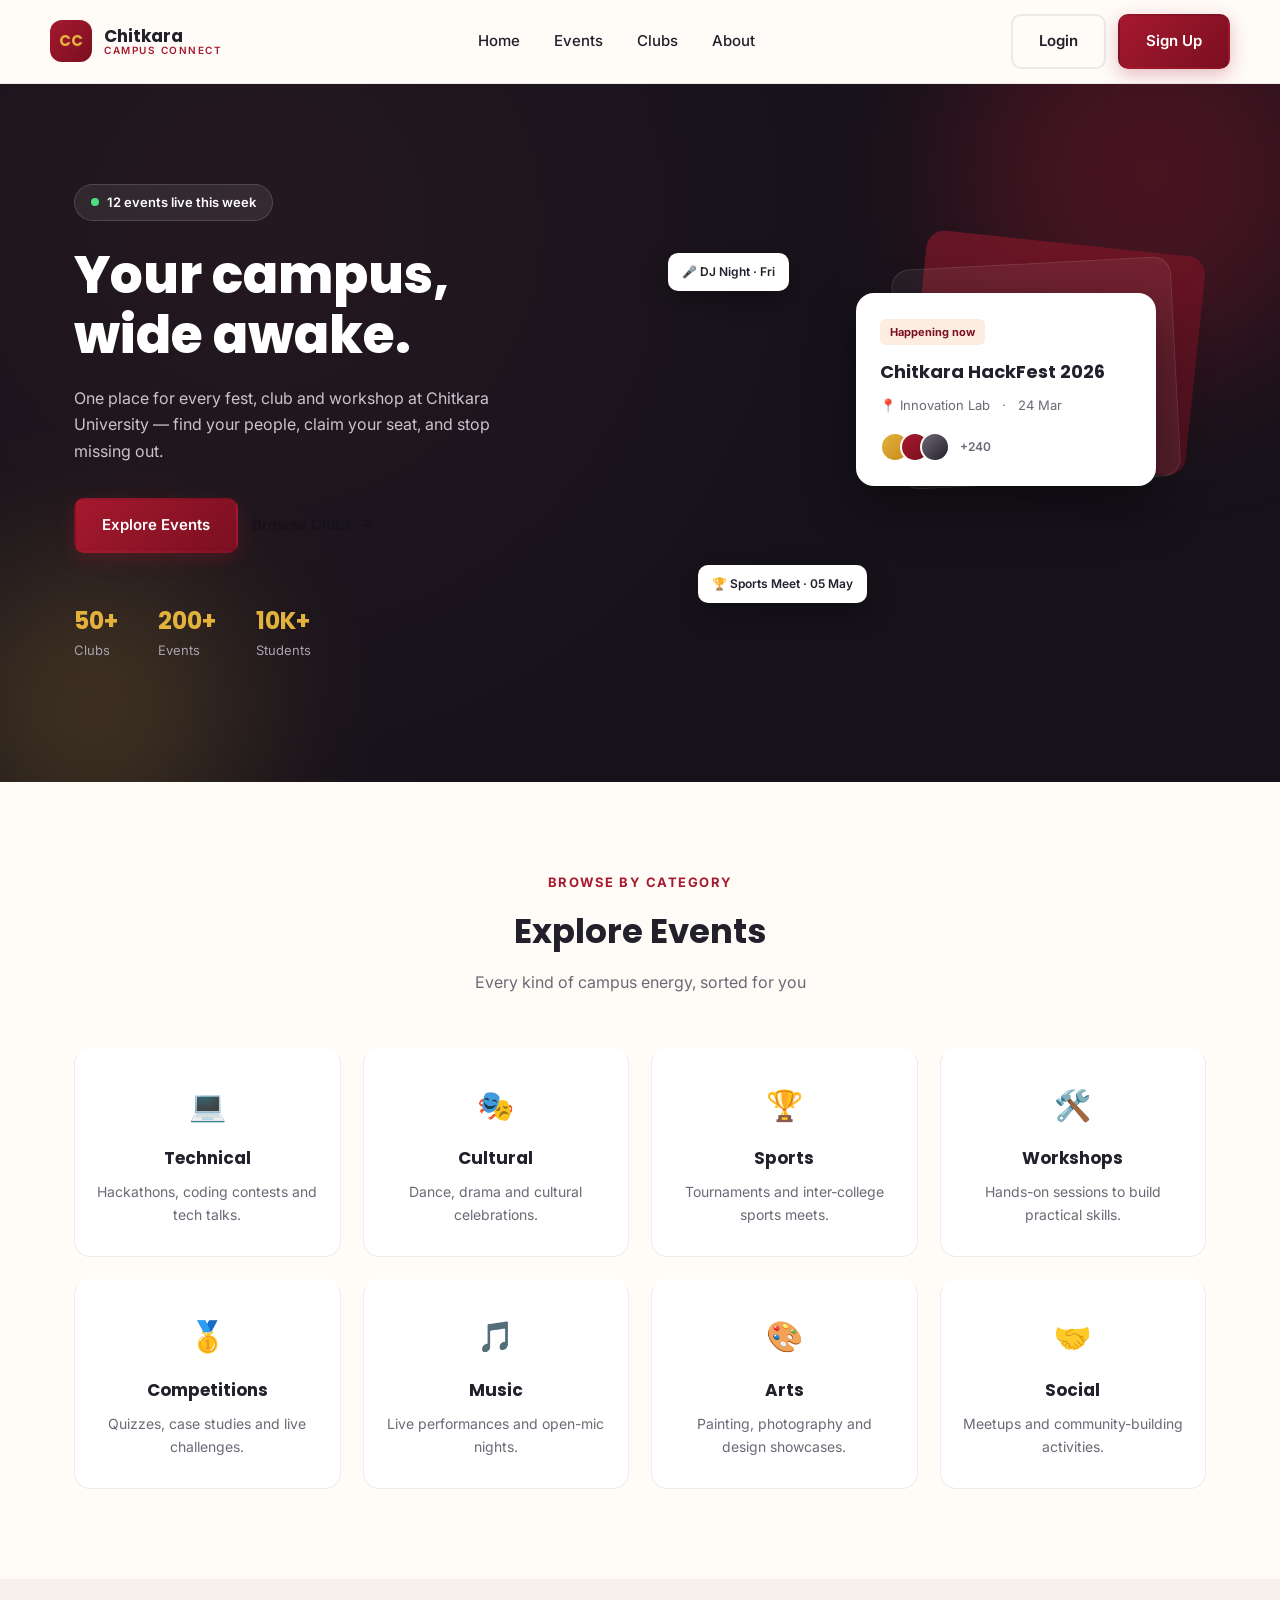
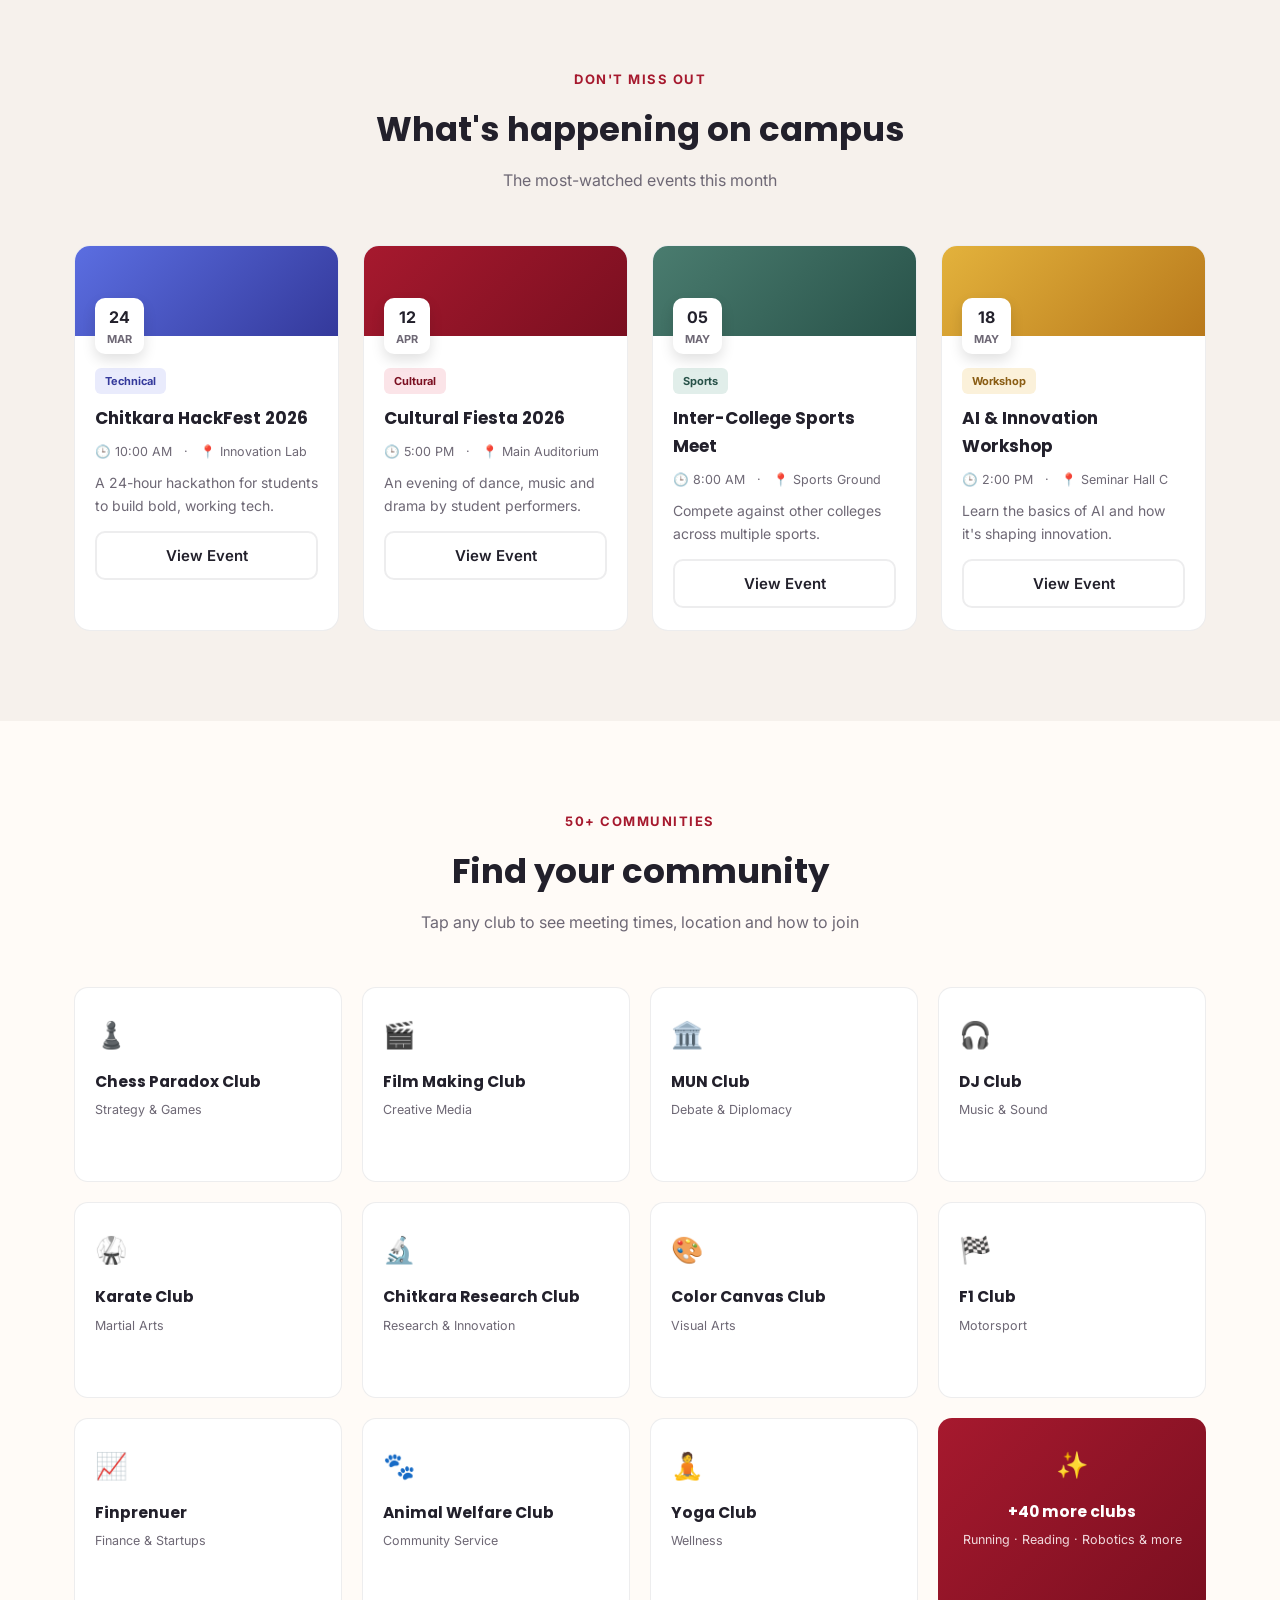
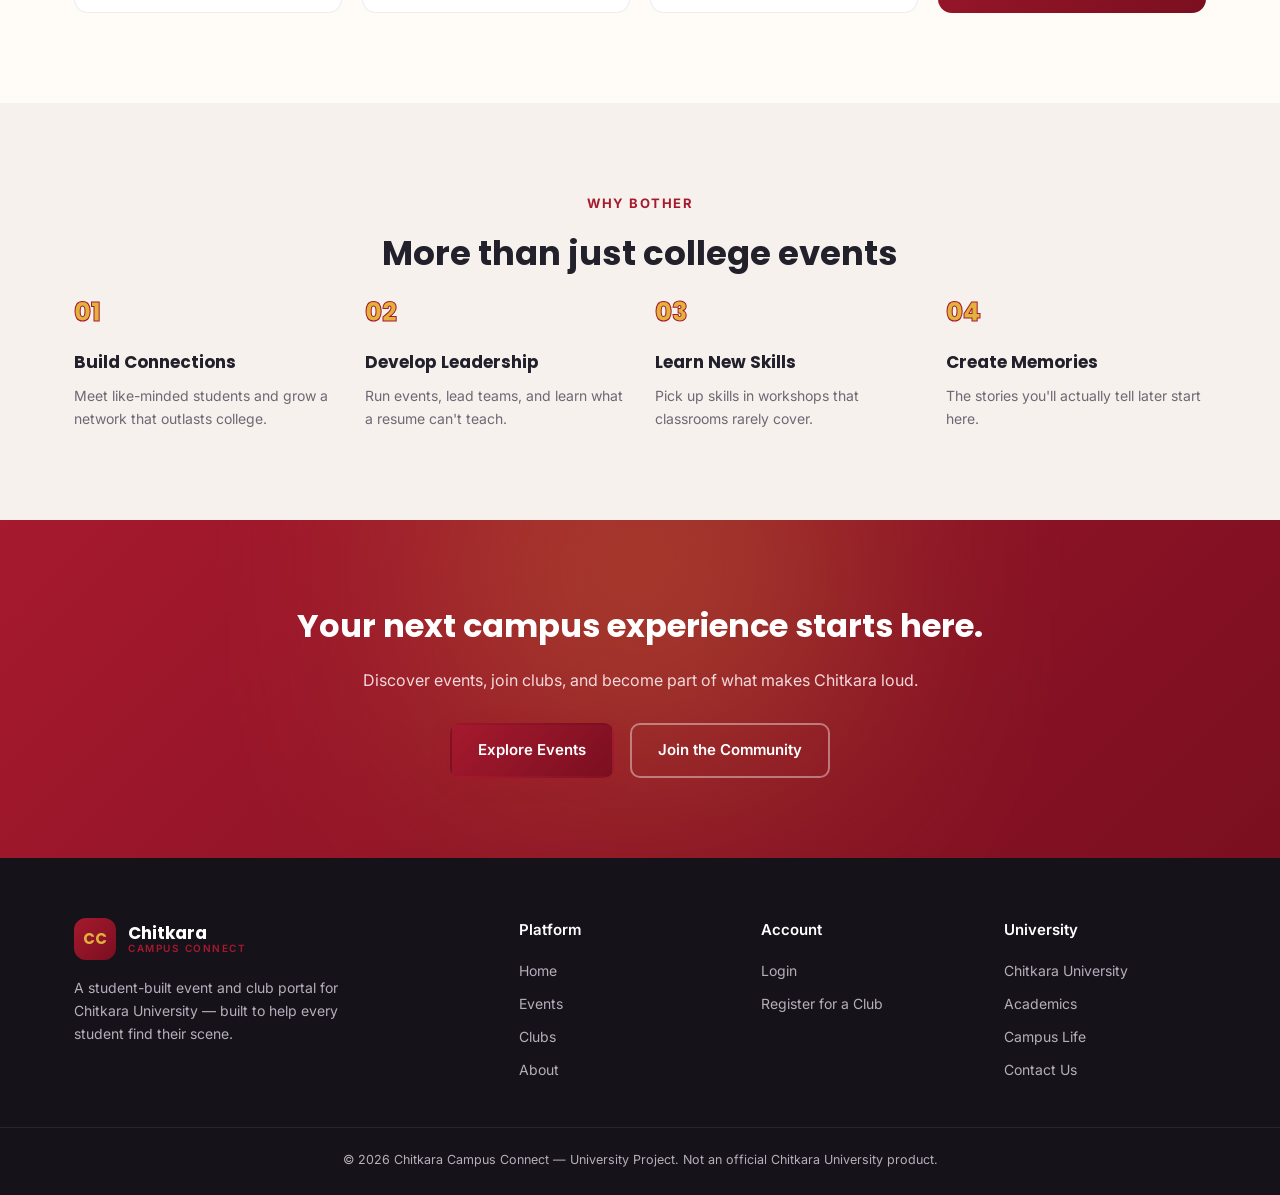
==== index.html @ a1f808e2 "Initial commit" ====
<!DOCTYPE html>
<html lang="en">
<head>
<meta charset="UTF-8">
<meta name="viewport" content="width=device-width, initial-scale=1.0">
<title>Chitkara Campus Connect</title>

<link rel="preconnect" href="https://fonts.googleapis.com">
<link href="https://fonts.googleapis.com/css2?family=Poppins:wght@600;700;800&family=Inter:wght@400;500;600;700&display=swap" rel="stylesheet">

<link rel="stylesheet" href="style.css">
</head>
<body>

  <!-- ===== NAVBAR ===== -->
  <header class="navbar">
    <div class="container navbar-inner">

      <a href="#home" class="logo">
        <span class="logo-mark">CC</span>
        <span class="logo-text-group">
          <span class="logo-title">Chitkara</span>
          <span class="logo-subtitle">CAMPUS CONNECT</span>
        </span>
      </a>

      <nav class="nav-links">
        <a href="#home">Home</a>
        <a href="#events">Events</a>
        <a href="#clubs">Clubs</a>
        <a href="#about">About</a>
      </nav>

      <div class="nav-actions">
        <a href="login.html" class="btn btn-outline">Login</a>
        <a href="register.html" class="btn btn-primary">Sign Up</a>
      </div>

    </div>
  </header>

  <main>

    <!-- ===== HERO SECTION ===== -->
    <section class="hero" id="home">
      <div class="hero-glow glow-1"></div>
      <div class="hero-glow glow-2"></div>

      <div class="container hero-inner">

        <div class="hero-content">
          <span class="hero-badge">
            <span class="pulse-dot"></span>
            12 events live this week
          </span>

          <h1>Your campus,<br>wide awake.</h1>

          <p class="hero-text">
            One place for every fest, club and workshop at Chitkara University —
            find your people, claim your seat, and stop missing out.
          </p>

          <div class="hero-buttons">
            <a href="#events" class="btn btn-primary">Explore Events</a>
            <a href="#clubs" class="btn btn-ghost">Browse Clubs &nbsp;→</a>
          </div>

          <div class="hero-stats">
            <div><strong>50+</strong><span>Clubs</span></div>
            <div><strong>200+</strong><span>Events</span></div>
            <div><strong>10K+</strong><span>Students</span></div>
          </div>
        </div>

        <div class="hero-visual">
          <div class="stack-card stack-card-back"></div>
          <div class="stack-card stack-card-mid"></div>

          <div class="stack-card stack-card-front">
            <div class="event-preview-tag">Happening now</div>
            <h3>Chitkara HackFest 2026</h3>
            <p class="preview-meta">📍 Innovation Lab &nbsp; · &nbsp; 24 Mar</p>
            <div class="preview-avatars">
              <span class="avatar a1"></span>
              <span class="avatar a2"></span>
              <span class="avatar a3"></span>
              <span class="avatar-count">+240</span>
            </div>
          </div>

          <div class="mini-badge mini-badge-1">🎤 DJ Night · Fri</div>
          <div class="mini-badge mini-badge-2">🏆 Sports Meet · 05 May</div>
        </div>

      </div>
    </section>

    <!-- ===== EXPLORE EVENTS (CATEGORIES) ===== -->
    <section class="section" id="events">
      <div class="container">
        <span class="eyebrow">Browse by category</span>
        <h2 class="section-title">Explore Events</h2>
        <p class="section-subtitle">Every kind of campus energy, sorted for you</p>

        <div class="category-grid">
          <article class="category-card cat-1">
            <span class="category-icon">💻</span>
            <h3>Technical</h3>
            <p>Hackathons, coding contests and tech talks.</p>
          </article>
          <article class="category-card cat-2">
            <span class="category-icon">🎭</span>
            <h3>Cultural</h3>
            <p>Dance, drama and cultural celebrations.</p>
          </article>
          <article class="category-card cat-3">
            <span class="category-icon">🏆</span>
            <h3>Sports</h3>
            <p>Tournaments and inter-college sports meets.</p>
          </article>
          <article class="category-card cat-4">
            <span class="category-icon">🛠️</span>
            <h3>Workshops</h3>
            <p>Hands-on sessions to build practical skills.</p>
          </article>
          <article class="category-card cat-1">
            <span class="category-icon">🥇</span>
            <h3>Competitions</h3>
            <p>Quizzes, case studies and live challenges.</p>
          </article>
          <article class="category-card cat-2">
            <span class="category-icon">🎵</span>
            <h3>Music</h3>
            <p>Live performances and open-mic nights.</p>
          </article>
          <article class="category-card cat-3">
            <span class="category-icon">🎨</span>
            <h3>Arts</h3>
            <p>Painting, photography and design showcases.</p>
          </article>
          <article class="category-card cat-4">
            <span class="category-icon">🤝</span>
            <h3>Social</h3>
            <p>Meetups and community-building activities.</p>
          </article>
        </div>
      </div>
    </section>

    <!-- ===== UPCOMING EVENTS ===== -->
    <section class="section section-alt">
      <div class="container">
        <span class="eyebrow">Don't miss out</span>
        <h2 class="section-title">What's happening on campus</h2>
        <p class="section-subtitle">The most-watched events this month</p>

        <div class="event-grid">
          <article class="event-card">
            <div class="event-banner banner-tech">
              <span class="event-date-badge"><strong>24</strong>MAR</span>
            </div>
            <div class="event-body">
              <span class="event-tag tag-tech">Technical</span>
              <h3>Chitkara HackFest 2026</h3>
              <p class="event-meta">🕒 10:00 AM &nbsp; · &nbsp; 📍 Innovation Lab</p>
              <p class="event-desc">A 24-hour hackathon for students to build bold, working tech.</p>
              <button class="btn btn-outline btn-block">View Event</button>
            </div>
          </article>

          <article class="event-card">
            <div class="event-banner banner-cultural">
              <span class="event-date-badge"><strong>12</strong>APR</span>
            </div>
            <div class="event-body">
              <span class="event-tag tag-cultural">Cultural</span>
              <h3>Cultural Fiesta 2026</h3>
              <p class="event-meta">🕒 5:00 PM &nbsp; · &nbsp; 📍 Main Auditorium</p>
              <p class="event-desc">An evening of dance, music and drama by student performers.</p>
              <button class="btn btn-outline btn-block">View Event</button>
            </div>
          </article>

          <article class="event-card">
            <div class="event-banner banner-sports">
              <span class="event-date-badge"><strong>05</strong>MAY</span>
            </div>
            <div class="event-body">
              <span class="event-tag tag-sports">Sports</span>
              <h3>Inter-College Sports Meet</h3>
              <p class="event-meta">🕒 8:00 AM &nbsp; · &nbsp; 📍 Sports Ground</p>
              <p class="event-desc">Compete against other colleges across multiple sports.</p>
              <button class="btn btn-outline btn-block">View Event</button>
            </div>
          </article>

          <article class="event-card">
            <div class="event-banner banner-workshop">
              <span class="event-date-badge"><strong>18</strong>MAY</span>
            </div>
            <div class="event-body">
              <span class="event-tag tag-workshop">Workshop</span>
              <h3>AI &amp; Innovation Workshop</h3>
              <p class="event-meta">🕒 2:00 PM &nbsp; · &nbsp; 📍 Seminar Hall C</p>
              <p class="event-desc">Learn the basics of AI and how it's shaping innovation.</p>
              <button class="btn btn-outline btn-block">View Event</button>
            </div>
          </article>
        </div>
      </div>
    </section>

    <!-- ===== STUDENT CLUBS ===== -->
    <section class="section" id="clubs">
      <div class="container">
        <span class="eyebrow">50+ communities</span>
        <h2 class="section-title">Find your community</h2>
        <p class="section-subtitle">Tap any club to see meeting times, location and how to join</p>

        <!-- ============================================================
             CSS-ONLY MODAL SYSTEM
             Each club has a hidden checkbox + a modal box right after it.
             The card below is a <label> pointing at that checkbox's id.
             Clicking the label toggles the checkbox, which reveals the
             modal via the ":checked + .modal-overlay" CSS rule.
             No JavaScript is used anywhere in this section.
        ============================================================= -->

        <input type="checkbox" id="modal-chess" class="modal-toggle">
        <div class="modal-overlay">
          <label for="modal-chess" class="modal-backdrop"></label>
          <div class="modal-box">
            <label for="modal-chess" class="modal-close">✕</label>
            <span class="club-icon">♟️</span>
            <span class="modal-tag">Strategy &amp; Games</span>
            <h3>Chess Paradox Club</h3>
            <p>Weekly puzzles, blitz nights and inter-college chess championships for players of every level.</p>
            <ul class="modal-facts">
              <li>🗓️ Meets Wednesdays, 6:00 PM</li>
              <li>📍 Library Annex</li>
              <li>👥 85+ active members</li>
            </ul>
            <a href="register.html" class="btn btn-primary btn-block">Register Interest</a>
          </div>
        </div>

        <input type="checkbox" id="modal-film" class="modal-toggle">
        <div class="modal-overlay">
          <label for="modal-film" class="modal-backdrop"></label>
          <div class="modal-box">
            <label for="modal-film" class="modal-close">✕</label>
            <span class="club-icon">🎬</span>
            <span class="modal-tag">Creative Media</span>
            <h3>Film Making Club</h3>
            <p>Write, shoot and edit short films — from campus documentaries to festival entries.</p>
            <ul class="modal-facts">
              <li>🗓️ Meets Saturdays, 3:00 PM</li>
              <li>📍 Media Lab</li>
              <li>👥 60+ active members</li>
            </ul>
            <a href="register.html" class="btn btn-primary btn-block">Register Interest</a>
          </div>
        </div>

        <input type="checkbox" id="modal-mun" class="modal-toggle">
        <div class="modal-overlay">
          <label for="modal-mun" class="modal-backdrop"></label>
          <div class="modal-box">
            <label for="modal-mun" class="modal-close">✕</label>
            <span class="club-icon">🏛️</span>
            <span class="modal-tag">Debate &amp; Diplomacy</span>
            <h3>MUN Club</h3>
            <p>Represent nations, debate global issues, and compete at Model UN conferences nationwide.</p>
            <ul class="modal-facts">
              <li>🗓️ Meets Tuesdays, 5:00 PM</li>
              <li>📍 Seminar Hall B</li>
              <li>👥 110+ active members</li>
            </ul>
            <a href="register.html" class="btn btn-primary btn-block">Register Interest</a>
          </div>
        </div>

        <input type="checkbox" id="modal-dj" class="modal-toggle">
        <div class="modal-overlay">
          <label for="modal-dj" class="modal-backdrop"></label>
          <div class="modal-box">
            <label for="modal-dj" class="modal-close">✕</label>
            <span class="club-icon">🎧</span>
            <span class="modal-tag">Music &amp; Sound</span>
            <h3>DJ Club</h3>
            <p>Learn mixing and production, and play sets at the biggest nights on campus.</p>
            <ul class="modal-facts">
              <li>🗓️ Meets Thursdays, 7:00 PM</li>
              <li>📍 Sound Studio</li>
              <li>👥 40+ active members</li>
            </ul>
            <a href="register.html" class="btn btn-primary btn-block">Register Interest</a>
          </div>
        </div>

        <input type="checkbox" id="modal-karate" class="modal-toggle">
        <div class="modal-overlay">
          <label for="modal-karate" class="modal-backdrop"></label>
          <div class="modal-box">
            <label for="modal-karate" class="modal-close">✕</label>
            <span class="club-icon">🥋</span>
            <span class="modal-tag">Martial Arts</span>
            <h3>Karate Club</h3>
            <p>Structured belt training, sparring and self-defence for beginners and black belts alike.</p>
            <ul class="modal-facts">
              <li>🗓️ Mon / Wed / Fri, 6:00 AM</li>
              <li>📍 Sports Complex</li>
              <li>👥 95+ active members</li>
            </ul>
            <a href="register.html" class="btn btn-primary btn-block">Register Interest</a>
          </div>
        </div>

        <input type="checkbox" id="modal-research" class="modal-toggle">
        <div class="modal-overlay">
          <label for="modal-research" class="modal-backdrop"></label>
          <div class="modal-box">
            <label for="modal-research" class="modal-close">✕</label>
            <span class="club-icon">🔬</span>
            <span class="modal-tag">Research &amp; Innovation</span>
            <h3>Chitkara Research Club</h3>
            <p>Work on real research papers, publish with faculty mentors, and present at conferences.</p>
            <ul class="modal-facts">
              <li>🗓️ Meets Fridays, 4:00 PM</li>
              <li>📍 Research Block</li>
              <li>👥 70+ active members</li>
            </ul>
            <a href="register.html" class="btn btn-primary btn-block">Register Interest</a>
          </div>
        </div>

        <input type="checkbox" id="modal-canvas" class="modal-toggle">
        <div class="modal-overlay">
          <label for="modal-canvas" class="modal-backdrop"></label>
          <div class="modal-box">
            <label for="modal-canvas" class="modal-close">✕</label>
            <span class="club-icon">🎨</span>
            <span class="modal-tag">Visual Arts</span>
            <h3>Color Canvas Club</h3>
            <p>Painting, illustration and live-art events — all mediums, all skill levels welcome.</p>
            <ul class="modal-facts">
              <li>🗓️ Meets Saturdays, 11:00 AM</li>
              <li>📍 Art Studio</li>
              <li>👥 55+ active members</li>
            </ul>
            <a href="register.html" class="btn btn-primary btn-block">Register Interest</a>
          </div>
        </div>

        <input type="checkbox" id="modal-f1" class="modal-toggle">
        <div class="modal-overlay">
          <label for="modal-f1" class="modal-backdrop"></label>
          <div class="modal-box">
            <label for="modal-f1" class="modal-close">✕</label>
            <span class="club-icon">🏁</span>
            <span class="modal-tag">Motorsport</span>
            <h3>F1 Club</h3>
            <p>Race strategy discussions, sim-racing tournaments and a shared love for the sport.</p>
            <ul class="modal-facts">
              <li>🗓️ Meets Sundays, 4:00 PM</li>
              <li>📍 Common Room</li>
              <li>👥 65+ active members</li>
            </ul>
            <a href="register.html" class="btn btn-primary btn-block">Register Interest</a>
          </div>
        </div>

        <input type="checkbox" id="modal-fin" class="modal-toggle">
        <div class="modal-overlay">
          <label for="modal-fin" class="modal-backdrop"></label>
          <div class="modal-box">
            <label for="modal-fin" class="modal-close">✕</label>
            <span class="club-icon">📈</span>
            <span class="modal-tag">Finance &amp; Startups</span>
            <h3>Finprenuer</h3>
            <p>Stock market simulations, startup pitches and finance case competitions.</p>
            <ul class="modal-facts">
              <li>🗓️ Meets Tuesdays, 6:00 PM</li>
              <li>📍 B-School Block</li>
              <li>👥 80+ active members</li>
            </ul>
            <a href="register.html" class="btn btn-primary btn-block">Register Interest</a>
          </div>
        </div>

        <input type="checkbox" id="modal-animal" class="modal-toggle">
        <div class="modal-overlay">
          <label for="modal-animal" class="modal-backdrop"></label>
          <div class="modal-box">
            <label for="modal-animal" class="modal-close">✕</label>
            <span class="club-icon">🐾</span>
            <span class="modal-tag">Community Service</span>
            <h3>Animal Welfare Club</h3>
            <p>Campus stray care, adoption drives and awareness campaigns.</p>
            <ul class="modal-facts">
              <li>🗓️ Meets Sundays, 9:00 AM</li>
              <li>📍 Meet at Gate 2</li>
              <li>👥 45+ active members</li>
            </ul>
            <a href="register.html" class="btn btn-primary btn-block">Register Interest</a>
          </div>
        </div>

        <input type="checkbox" id="modal-yoga" class="modal-toggle">
        <div class="modal-overlay">
          <label for="modal-yoga" class="modal-backdrop"></label>
          <div class="modal-box">
            <label for="modal-yoga" class="modal-close">✕</label>
            <span class="club-icon">🧘</span>
            <span class="modal-tag">Wellness</span>
            <h3>Yoga Club</h3>
            <p>Morning yoga, breathwork and mindfulness sessions to start your day right.</p>
            <ul class="modal-facts">
              <li>🗓️ Daily, 6:30 AM</li>
              <li>📍 Wellness Lawn</li>
              <li>👥 100+ active members</li>
            </ul>
            <a href="register.html" class="btn btn-primary btn-block">Register Interest</a>
          </div>
        </div>

        <!-- The actual visible grid of clickable club cards -->
        <div class="club-grid">
          <label for="modal-chess" class="club-card" tabindex="0">
            <span class="club-icon">♟️</span>
            <h3>Chess Paradox Club</h3>
            <p class="club-tag">Strategy &amp; Games</p>
            <span class="club-view">View details →</span>
          </label>

          <label for="modal-film" class="club-card" tabindex="0">
            <span class="club-icon">🎬</span>
            <h3>Film Making Club</h3>
            <p class="club-tag">Creative Media</p>
            <span class="club-view">View details →</span>
          </label>

          <label for="modal-mun" class="club-card" tabindex="0">
            <span class="club-icon">🏛️</span>
            <h3>MUN Club</h3>
            <p class="club-tag">Debate &amp; Diplomacy</p>
            <span class="club-view">View details →</span>
          </label>

          <label for="modal-dj" class="club-card" tabindex="0">
            <span class="club-icon">🎧</span>
            <h3>DJ Club</h3>
            <p class="club-tag">Music &amp; Sound</p>
            <span class="club-view">View details →</span>
          </label>

          <label for="modal-karate" class="club-card" tabindex="0">
            <span class="club-icon">🥋</span>
            <h3>Karate Club</h3>
            <p class="club-tag">Martial Arts</p>
            <span class="club-view">View details →</span>
          </label>

          <label for="modal-research" class="club-card" tabindex="0">
            <span class="club-icon">🔬</span>
            <h3>Chitkara Research Club</h3>
            <p class="club-tag">Research &amp; Innovation</p>
            <span class="club-view">View details →</span>
          </label>

          <label for="modal-canvas" class="club-card" tabindex="0">
            <span class="club-icon">🎨</span>
            <h3>Color Canvas Club</h3>
            <p class="club-tag">Visual Arts</p>
            <span class="club-view">View details →</span>
          </label>

          <label for="modal-f1" class="club-card" tabindex="0">
            <span class="club-icon">🏁</span>
            <h3>F1 Club</h3>
            <p class="club-tag">Motorsport</p>
            <span class="club-view">View details →</span>
          </label>

          <label for="modal-fin" class="club-card" tabindex="0">
            <span class="club-icon">📈</span>
            <h3>Finprenuer</h3>
            <p class="club-tag">Finance &amp; Startups</p>
            <span class="club-view">View details →</span>
          </label>

          <label for="modal-animal" class="club-card" tabindex="0">
            <span class="club-icon">🐾</span>
            <h3>Animal Welfare Club</h3>
            <p class="club-tag">Community Service</p>
            <span class="club-view">View details →</span>
          </label>

          <label for="modal-yoga" class="club-card" tabindex="0">
            <span class="club-icon">🧘</span>
            <h3>Yoga Club</h3>
            <p class="club-tag">Wellness</p>
            <span class="club-view">View details →</span>
          </label>

          <a href="register.html" class="club-card club-card-more">
            <span class="club-icon">✨</span>
            <h3>+40 more clubs</h3>
            <p class="club-tag">Running · Reading · Robotics &amp; more</p>
          </a>
        </div>
      </div>
    </section>

    <!-- ===== WHY PARTICIPATE ===== -->
    <section class="section section-alt" id="about">
      <div class="container">
        <span class="eyebrow">Why bother</span>
        <h2 class="section-title">More than just college events</h2>

        <div class="benefit-grid">
          <div class="benefit-item">
            <span class="benefit-number">01</span>
            <h3>Build Connections</h3>
            <p>Meet like-minded students and grow a network that outlasts college.</p>
          </div>
          <div class="benefit-item">
            <span class="benefit-number">02</span>
            <h3>Develop Leadership</h3>
            <p>Run events, lead teams, and learn what a resume can't teach.</p>
          </div>
          <div class="benefit-item">
            <span class="benefit-number">03</span>
            <h3>Learn New Skills</h3>
            <p>Pick up skills in workshops that classrooms rarely cover.</p>
          </div>
          <div class="benefit-item">
            <span class="benefit-number">04</span>
            <h3>Create Memories</h3>
            <p>The stories you'll actually tell later start here.</p>
          </div>
        </div>
      </div>
    </section>

    <!-- ===== FINAL CTA ===== -->
    <section class="cta">
      <div class="cta-glow"></div>
      <div class="container cta-inner">
        <h2>Your next campus experience starts here.</h2>
        <p>Discover events, join clubs, and become part of what makes Chitkara loud.</p>
        <div class="cta-buttons">
          <a href="#events" class="btn btn-primary">Explore Events</a>
          <a href="register.html" class="btn btn-outline btn-light">Join the Community</a>
        </div>
      </div>
    </section>

  </main>

  <!-- ===== FOOTER ===== -->
  <footer class="footer">
    <div class="container footer-grid">

      <div class="footer-col footer-brand">
        <a href="#home" class="logo">
          <span class="logo-mark">CC</span>
          <span class="logo-text-group">
            <span class="logo-title" style="color:#fff;">Chitkara</span>
            <span class="logo-subtitle">CAMPUS CONNECT</span>
          </span>
        </a>
        <p>A student-built event and club portal for Chitkara University — built to help every student find their scene.</p>
      </div>

      <div class="footer-col">
        <h4>Platform</h4>
        <ul>
          <li><a href="#home">Home</a></li>
          <li><a href="#events">Events</a></li>
          <li><a href="#clubs">Clubs</a></li>
          <li><a href="#about">About</a></li>
        </ul>
      </div>

      <div class="footer-col">
        <h4>Account</h4>
        <ul>
          <li><a href="login.html">Login</a></li>
          <li><a href="register.html">Register for a Club</a></li>
        </ul>
      </div>

      <div class="footer-col">
        <h4>University</h4>
        <ul>
          <li><a href="#">Chitkara University</a></li>
          <li><a href="#">Academics</a></li>
          <li><a href="#">Campus Life</a></li>
          <li><a href="#">Contact Us</a></li>
        </ul>
      </div>

    </div>

    <p class="footer-bottom">© 2026 Chitkara Campus Connect — University Project. Not an official Chitkara University product.</p>
  </footer>

</body>
</html>
---- style.css ----
/* =========================================
   1. RESET & VARIABLES
   ========================================= */

* {
  margin: 0;
  padding: 0;
  box-sizing: border-box;
}

:root {
  --maroon: #A6192E;
  --maroon-dark: #7A0F20;
  --charcoal: #16121A;
  --charcoal-soft: #221C27;
  --cream: #FFFBF7;
  --offwhite: #F6F1EC;
  --gold: #E3B23C;
  --text-dark: #22202B;
  --text-muted: #6E6875;
  --border-soft: rgba(34, 32, 43, 0.08);
}

body {
  font-family: 'Inter', sans-serif;
  color: var(--text-dark);
  background-color: var(--cream);
  line-height: 1.65;
  overflow-x: hidden;
}

h1, h2, h3 {
  font-family: 'Poppins', sans-serif;
}

.container {
  max-width: 1180px;
  margin: 0 auto;
  padding: 0 24px;
}

a { text-decoration: none; color: inherit; }
ul { list-style: none; }

/* =========================================
   2. BUTTONS
   ========================================= */

.btn {
  padding: 13px 26px;
  border-radius: 10px;
  border: 2px solid transparent;
  font-family: 'Inter', sans-serif;
  font-size: 15px;
  font-weight: 600;
  cursor: pointer;
  transition: transform 0.2s ease, box-shadow 0.2s ease, background-color 0.2s ease;
}

.btn:hover { transform: translateY(-2px); }

.btn-primary {
  background: linear-gradient(135deg, var(--maroon), var(--maroon-dark));
  color: #fff;
  box-shadow: 0 6px 18px rgba(166, 25, 46, 0.28);
}
.btn-primary:hover { box-shadow: 0 10px 24px rgba(166, 25, 46, 0.4); }

.btn-outline {
  background-color: transparent;
  border-color: var(--border-soft);
  color: var(--text-dark);
}
.btn-outline:hover {
  border-color: var(--maroon);
  color: var(--maroon);
}

.btn-outline.btn-light {
  border-color: rgba(255,255,255,0.4);
  color: #fff;
}
.btn-outline.btn-light:hover {
  background-color: #fff;
  color: var(--maroon-dark);
  border-color: #fff;
}

.btn-ghost {
  background: transparent;
  border: none;
  color: var(--charcoal);
  padding: 13px 6px;
}
.btn-ghost:hover { color: var(--maroon); transform: translateX(4px); }

.btn-block { width: 100%; margin-top: 8px; }

/* =========================================
   3. NAVBAR
   ========================================= */

.navbar {
  background-color: rgba(255, 251, 247, 0.9);
  backdrop-filter: blur(10px);
  border-bottom: 1px solid var(--border-soft);
  position: sticky;
  top: 0;
  z-index: 100;
}

.navbar-inner {
  display: flex;
  align-items: center;
  justify-content: space-between;
  padding: 14px 0;
}

.logo { display: flex; align-items: center; gap: 12px; }

.logo-mark {
  background: linear-gradient(135deg, var(--maroon), var(--maroon-dark));
  color: var(--gold);
  font-family: 'Poppins', sans-serif;
  font-weight: 700;
  font-size: 15px;
  width: 42px;
  height: 42px;
  border-radius: 12px;
  display: flex;
  align-items: center;
  justify-content: center;
}

.logo-text-group { display: flex; flex-direction: column; line-height: 1.1; }
.logo-title { font-family: 'Poppins', sans-serif; font-weight: 700; font-size: 17px; color: var(--text-dark); }
.logo-subtitle { font-size: 10px; letter-spacing: 1.5px; color: var(--maroon); font-weight: 600; }

.nav-links { display: flex; gap: 34px; }
.nav-links a { font-weight: 500; font-size: 15px; color: var(--text-dark); position: relative; }
.nav-links a::after {
  content: "";
  position: absolute;
  left: 0; bottom: -6px;
  width: 0; height: 2px;
  background-color: var(--maroon);
  transition: width 0.2s ease;
}
.nav-links a:hover::after { width: 100%; }

.nav-actions { display: flex; gap: 12px; }

/* =========================================
   4. HERO SECTION
   ========================================= */

.hero {
  position: relative;
  background: radial-gradient(circle at 20% 20%, #241820 0%, var(--charcoal) 55%);
  color: #fff;
  padding: 100px 0 120px;
  overflow: hidden;
}

.hero-glow {
  position: absolute;
  border-radius: 50%;
  filter: blur(80px);
  opacity: 0.35;
  z-index: 0;
}
.glow-1 { width: 380px; height: 380px; background: var(--maroon); top: -100px; right: -60px; }
.glow-2 { width: 300px; height: 300px; background: var(--gold); bottom: -80px; left: -60px; opacity: 0.2; }

.hero-inner {
  position: relative;
  z-index: 1;
  display: flex;
  align-items: center;
  justify-content: space-between;
  gap: 56px;
}

.hero-content { flex: 1; }

.hero-badge {
  display: inline-flex;
  align-items: center;
  gap: 8px;
  background-color: rgba(255,255,255,0.08);
  border: 1px solid rgba(255,255,255,0.14);
  padding: 7px 16px;
  border-radius: 999px;
  font-size: 13px;
  font-weight: 600;
  margin-bottom: 24px;
}

.pulse-dot {
  width: 8px; height: 8px;
  background-color: #4ADE80;
  border-radius: 50%;
  box-shadow: 0 0 0 0 rgba(74, 222, 128, 0.6);
  animation: pulse 1.8s infinite;
}
@keyframes pulse {
  0% { box-shadow: 0 0 0 0 rgba(74, 222, 128, 0.6); }
  70% { box-shadow: 0 0 0 8px rgba(74, 222, 128, 0); }
  100% { box-shadow: 0 0 0 0 rgba(74, 222, 128, 0); }
}

.hero-content h1 {
  font-size: 52px;
  font-weight: 800;
  line-height: 1.15;
  margin-bottom: 20px;
}

.hero-text {
  color: #C9C4CC;
  max-width: 460px;
  font-size: 16px;
  margin-bottom: 34px;
}

.hero-buttons { display: flex; align-items: center; gap: 8px; margin-bottom: 48px; }

.hero-stats { display: flex; gap: 40px; }
.hero-stats div { display: flex; flex-direction: column; }
.hero-stats strong { font-family: 'Poppins', sans-serif; font-size: 24px; color: var(--gold); }
.hero-stats span { font-size: 13px; color: #A9A3B0; }

/* Hero visual: stacked card composition */
.hero-visual {
  flex: 1;
  position: relative;
  min-height: 380px;
}

.stack-card {
  position: absolute;
  border-radius: 18px;
}

.stack-card-back {
  width: 280px; height: 220px;
  background: linear-gradient(135deg, var(--maroon), var(--maroon-dark));
  top: 10px; right: 10px;
  opacity: 0.5;
  transform: rotate(6deg);
}
.stack-card-mid {
  width: 280px; height: 220px;
  background-color: rgba(255,255,255,0.06);
  border: 1px solid rgba(255,255,255,0.1);
  top: 30px; right: 30px;
  transform: rotate(-3deg);
}

.stack-card-front {
  width: 300px;
  background-color: #fff;
  color: var(--text-dark);
  padding: 24px;
  top: 60px;
  right: 50px;
  box-shadow: 0 20px 50px rgba(0,0,0,0.4);
}

.event-preview-tag {
  display: inline-block;
  background-color: #FDEDE0;
  color: var(--maroon-dark);
  font-size: 11px;
  font-weight: 700;
  padding: 4px 10px;
  border-radius: 6px;
  margin-bottom: 12px;
}

.stack-card-front h3 { font-size: 18px; margin-bottom: 8px; }
.preview-meta { font-size: 13px; color: var(--text-muted); margin-bottom: 16px; }

.preview-avatars { display: flex; align-items: center; }
.avatar {
  width: 30px; height: 30px;
  border-radius: 50%;
  border: 2px solid #fff;
  margin-left: -10px;
}
.avatar:first-child { margin-left: 0; }
.a1 { background: linear-gradient(135deg, var(--gold), #C98A1C); }
.a2 { background: linear-gradient(135deg, var(--maroon), var(--maroon-dark)); }
.a3 { background: linear-gradient(135deg, #6E6875, #22202B); }
.avatar-count {
  margin-left: 10px;
  font-size: 12px;
  font-weight: 600;
  color: var(--text-muted);
}

.mini-badge {
  position: absolute;
  background-color: #fff;
  color: var(--text-dark);
  font-size: 12px;
  font-weight: 600;
  padding: 9px 14px;
  border-radius: 10px;
  box-shadow: 0 10px 24px rgba(0,0,0,0.3);
}
.mini-badge-1 { top: 20px; left: 0; }
.mini-badge-2 { bottom: 10px; left: 30px; }

/* =========================================
   5. GENERAL SECTION STYLES
   ========================================= */

.section { padding: 90px 0; }
.section-alt { background-color: var(--offwhite); }

.eyebrow {
  display: block;
  text-align: center;
  color: var(--maroon);
  font-weight: 700;
  font-size: 13px;
  letter-spacing: 1.5px;
  text-transform: uppercase;
  margin-bottom: 10px;
}

.section-title {
  font-size: 34px;
  font-weight: 700;
  text-align: center;
  color: var(--text-dark);
  margin-bottom: 10px;
}

.section-subtitle {
  text-align: center;
  color: var(--text-muted);
  margin-bottom: 52px;
  font-size: 16px;
}

/* =========================================
   6. EXPLORE EVENTS (CATEGORY CARDS)
   ========================================= */

.category-grid {
  display: grid;
  grid-template-columns: repeat(4, 1fr);
  gap: 22px;
}

.category-card {
  background-color: #fff;
  border-radius: 16px;
  padding: 30px 22px;
  text-align: center;
  border: 1px solid var(--border-soft);
  border-top: 3px solid transparent;
  transition: transform 0.25s ease, box-shadow 0.25s ease, border-color 0.25s ease;
}

.category-card:hover {
  transform: translateY(-8px);
  box-shadow: 0 16px 32px rgba(34, 32, 43, 0.1);
}

.cat-1:hover { border-top-color: var(--maroon); }
.cat-2:hover { border-top-color: var(--gold); }
.cat-3:hover { border-top-color: #4A7C6F; }
.cat-4:hover { border-top-color: #5B6EE1; }

.category-icon { font-size: 30px; display: inline-block; margin-bottom: 14px; }
.category-card h3 { font-size: 17px; margin-bottom: 8px; }
.category-card p { color: var(--text-muted); font-size: 14px; }

/* =========================================
   7. UPCOMING EVENTS
   ========================================= */

.event-grid {
  display: grid;
  grid-template-columns: repeat(4, 1fr);
  gap: 24px;
}

.event-card {
  background-color: #fff;
  border-radius: 16px;
  overflow: hidden;
  border: 1px solid var(--border-soft);
  transition: transform 0.25s ease, box-shadow 0.25s ease;
}
.event-card:hover {
  transform: translateY(-6px);
  box-shadow: 0 18px 36px rgba(34, 32, 43, 0.12);
}

.event-banner {
  height: 90px;
  position: relative;
}
.banner-tech { background: linear-gradient(135deg, #5B6EE1, #34399B); }
.banner-cultural { background: linear-gradient(135deg, var(--maroon), var(--maroon-dark)); }
.banner-sports { background: linear-gradient(135deg, #4A7C6F, #285249); }
.banner-workshop { background: linear-gradient(135deg, var(--gold), #B8791C); }

.event-date-badge {
  position: absolute;
  bottom: -18px; left: 20px;
  background-color: #fff;
  border-radius: 10px;
  padding: 6px 12px;
  text-align: center;
  font-size: 11px;
  font-weight: 700;
  color: var(--text-muted);
  box-shadow: 0 6px 14px rgba(0,0,0,0.12);
}
.event-date-badge strong {
  display: block;
  font-size: 16px;
  color: var(--text-dark);
}

.event-body { padding: 30px 20px 22px; }

.event-tag {
  display: inline-block;
  font-size: 11px;
  font-weight: 700;
  padding: 4px 10px;
  border-radius: 6px;
  margin-bottom: 10px;
}
.tag-tech { background-color: #E9EBFC; color: #34399B; }
.tag-cultural { background-color: #FBE4E8; color: var(--maroon-dark); }
.tag-sports { background-color: #E1EEEA; color: #285249; }
.tag-workshop { background-color: #FBF1DA; color: #8A5D14; }

.event-body h3 { font-size: 17px; margin-bottom: 10px; }
.event-meta { font-size: 12.5px; color: var(--text-muted); margin-bottom: 8px; }
.event-desc { font-size: 14px; color: var(--text-muted); margin-bottom: 6px; }

/* =========================================
   8. STUDENT CLUBS
   ========================================= */

.club-grid {
  display: grid;
  grid-template-columns: repeat(4, 1fr);
  gap: 20px;
}

.club-card {
  background-color: #fff;
  border-radius: 14px;
  padding: 26px 20px;
  border: 1px solid var(--border-soft);
  transition: transform 0.2s ease, box-shadow 0.2s ease, border-color 0.2s ease;
}
.club-card:hover {
  transform: translateY(-5px);
  border-color: var(--maroon);
  box-shadow: 0 14px 28px rgba(34, 32, 43, 0.1);
}

.club-icon { font-size: 26px; display: inline-block; margin-bottom: 12px; }
.club-card h3 { font-size: 15.5px; margin-bottom: 6px; }
.club-tag { font-size: 12.5px; color: var(--text-muted); }

/* Club cards are <label> elements pointing at a hidden checkbox,
   so they need cursor + display rules that <article> doesn't. */
.club-card {
  display: block;
  cursor: pointer;
  text-align: left;
}

.club-view {
  display: inline-block;
  margin-top: 12px;
  font-size: 13px;
  font-weight: 600;
  color: var(--maroon);
  opacity: 0;
  transform: translateX(-4px);
  transition: opacity 0.2s ease, transform 0.2s ease;
}
.club-card:hover .club-view,
.club-card:focus .club-view {
  opacity: 1;
  transform: translateX(0);
}

.club-card:focus {
  outline: none;
  border-color: var(--maroon);
  box-shadow: 0 0 0 3px rgba(166, 25, 46, 0.15);
}

.club-card-more {
  background: linear-gradient(135deg, var(--maroon), var(--maroon-dark));
  color: #fff;
  border: none;
  text-align: center;
}
.club-card-more .club-tag { color: #F1D9DD; }
.club-card-more:hover { transform: translateY(-5px) scale(1.02); }

/* =========================================
   MODAL SYSTEM (pure CSS, checkbox-hack)
   ========================================= */

.modal-toggle {
  position: absolute;
  opacity: 0;
  width: 0;
  height: 0;
  pointer-events: none;
}

.modal-overlay {
  display: none;
  position: fixed;
  inset: 0;
  z-index: 999;
  align-items: center;
  justify-content: center;
  padding: 20px;
}

.modal-toggle:checked + .modal-overlay {
  display: flex;
}

.modal-backdrop {
  position: absolute;
  inset: 0;
  background-color: rgba(22, 18, 26, 0.65);
  cursor: pointer;
}

.modal-box {
  position: relative;
  background-color: #fff;
  border-radius: 18px;
  padding: 36px 32px;
  max-width: 420px;
  width: 100%;
  text-align: left;
  box-shadow: 0 30px 60px rgba(0, 0, 0, 0.35);
  animation: modal-pop 0.18s ease;
}

@keyframes modal-pop {
  from { transform: scale(0.95); opacity: 0; }
  to { transform: scale(1); opacity: 1; }
}

.modal-close {
  position: absolute;
  top: 16px;
  right: 18px;
  width: 32px;
  height: 32px;
  border-radius: 50%;
  background-color: var(--offwhite);
  color: var(--text-dark);
  display: flex;
  align-items: center;
  justify-content: center;
  cursor: pointer;
  font-size: 14px;
  transition: background-color 0.2s ease;
}
.modal-close:hover { background-color: var(--border-soft); }

.modal-box .club-icon { font-size: 32px; margin-bottom: 14px; }

.modal-tag {
  display: inline-block;
  background-color: #FBE4E8;
  color: var(--maroon-dark);
  font-size: 11.5px;
  font-weight: 700;
  padding: 4px 10px;
  border-radius: 6px;
  margin-bottom: 12px;
}

.modal-box h3 { font-size: 21px; margin-bottom: 10px; }
.modal-box p { color: var(--text-muted); font-size: 14.5px; margin-bottom: 18px; }

.modal-facts {
  margin-bottom: 24px;
  padding: 16px;
  background-color: var(--offwhite);
  border-radius: 12px;
}
.modal-facts li {
  font-size: 13.5px;
  color: var(--text-dark);
  margin-bottom: 8px;
}
.modal-facts li:last-child { margin-bottom: 0; }

/* =========================================
   9. WHY PARTICIPATE (BENEFITS)
   ========================================= */

.benefit-grid {
  display: grid;
  grid-template-columns: repeat(4, 1fr);
  gap: 30px;
}

.benefit-number {
  display: inline-block;
  font-family: 'Poppins', sans-serif;
  font-size: 26px;
  font-weight: 800;
  color: var(--gold);
  -webkit-text-stroke: 1px var(--maroon);
  margin-bottom: 14px;
}

.benefit-item h3 { font-size: 17px; margin-bottom: 8px; }
.benefit-item p { color: var(--text-muted); font-size: 14px; }

/* =========================================
   10. FINAL CTA
   ========================================= */

.cta {
  position: relative;
  background: linear-gradient(135deg, var(--maroon), var(--maroon-dark));
  color: #fff;
  padding: 80px 0;
  text-align: center;
  overflow: hidden;
}

.cta-glow {
  position: absolute;
  width: 400px; height: 400px;
  background-color: var(--gold);
  filter: blur(120px);
  opacity: 0.25;
  top: -150px; left: 50%;
  transform: translateX(-50%);
}

.cta-inner { position: relative; z-index: 1; }
.cta h2 { font-size: 32px; margin-bottom: 14px; font-weight: 700; }
.cta p { color: #F3D9DE; margin-bottom: 30px; font-size: 16px; }
.cta-buttons { display: flex; justify-content: center; gap: 16px; }

/* =========================================
   11. FOOTER
   ========================================= */

.footer {
  background-color: var(--charcoal);
  color: #B5AFBB;
  padding: 60px 0 24px;
}

.footer-grid {
  display: grid;
  grid-template-columns: 2fr 1fr 1fr 1fr;
  gap: 40px;
  margin-bottom: 36px;
}

.footer-brand p { margin-top: 16px; font-size: 14px; max-width: 280px; }

.footer-col h4 { color: #fff; margin-bottom: 16px; font-size: 15px; font-weight: 600; }
.footer-col ul li { margin-bottom: 10px; font-size: 14px; }
.footer-col ul li a:hover { color: var(--gold); }

.footer-bottom {
  text-align: center;
  font-size: 12.5px;
  border-top: 1px solid rgba(255,255,255,0.08);
  padding-top: 22px;
}

/* =========================================
   12. RESPONSIVE DESIGN
   ========================================= */

@media (max-width: 992px) {
  .category-grid, .event-grid, .club-grid, .benefit-grid {
    grid-template-columns: repeat(2, 1fr);
  }
  .footer-grid { grid-template-columns: repeat(2, 1fr); }
  .hero-content h1 { font-size: 42px; }
}

@media (max-width: 640px) {
  .navbar-inner { gap: 12px; }
  .nav-links { display: none; }

  .hero { padding: 70px 0 90px; }
  .hero-inner { flex-direction: column; text-align: left; }
  .hero-content h1 { font-size: 34px; }
  .hero-buttons { flex-direction: column; align-items: flex-start; }
  .hero-stats { gap: 26px; }

  .hero-visual { width: 100%; min-height: 300px; margin-top: 40px; }
  .stack-card-front { width: 85%; right: 0; left: 0; margin: 0 auto; top: 40px; }
  .stack-card-back, .stack-card-mid { display: none; }
  .mini-badge-1 { top: -10px; left: 0; }
  .mini-badge-2 { bottom: -20px; left: 10%; }

  .category-grid, .event-grid, .club-grid, .benefit-grid {
    grid-template-columns: 1fr;
  }

  .cta h2 { font-size: 26px; }
  .cta-buttons { flex-direction: column; }

  .footer-grid { grid-template-columns: 1fr; }

  .modal-box { padding: 28px 22px; }
  .auth-card { padding: 32px 22px; }
  .form-grid-2 { grid-template-columns: 1fr; }
}

/* =========================================
   13. LOGIN / REGISTER PAGES
   ========================================= */

.auth-page {
  min-height: calc(100vh - 73px);
  display: flex;
  align-items: center;
  justify-content: center;
  background-color: var(--offwhite);
  padding: 60px 20px;
}

.auth-card {
  background-color: #fff;
  border-radius: 20px;
  padding: 44px 40px;
  max-width: 440px;
  width: 100%;
  box-shadow: 0 20px 50px rgba(34, 32, 43, 0.08);
  border: 1px solid var(--border-soft);
}

.auth-card-wide { max-width: 600px; }

.auth-title {
  font-size: 26px;
  font-weight: 700;
  margin-bottom: 8px;
}

.auth-subtitle {
  color: var(--text-muted);
  font-size: 14.5px;
  margin-bottom: 30px;
}

.auth-form { display: flex; flex-direction: column; gap: 6px; }

.field-label {
  font-size: 13.5px;
  font-weight: 600;
  color: var(--text-dark);
  margin-top: 14px;
  margin-bottom: 6px;
  display: block;
}

.auth-form input[type="text"],
.auth-form input[type="email"],
.auth-form input[type="password"],
.auth-form input[type="tel"],
.auth-form select,
.auth-form textarea {
  width: 100%;
  padding: 13px 16px;
  border-radius: 10px;
  border: 1.5px solid var(--border-soft);
  font-family: 'Inter', sans-serif;
  font-size: 14.5px;
  color: var(--text-dark);
  background-color: #fff;
  transition: border-color 0.2s ease, box-shadow 0.2s ease;
}

.auth-form textarea { resize: vertical; }

.auth-form input:focus,
.auth-form select:focus,
.auth-form textarea:focus {
  outline: none;
  border-color: var(--maroon);
  box-shadow: 0 0 0 3px rgba(166, 25, 46, 0.12);
}

/* Highlight genuinely invalid fields only after the user has typed
   something (so empty required fields don't turn red on page load) */
.auth-form input:not(:placeholder-shown):invalid,
.auth-form select:invalid {
  border-color: #D64545;
}

.form-row-between {
  display: flex;
  align-items: center;
  justify-content: space-between;
  margin: 18px 0 24px;
}

.inline-link {
  font-size: 13.5px;
  font-weight: 600;
  color: var(--maroon);
}
.inline-link:hover { text-decoration: underline; }

.auth-switch {
  text-align: center;
  font-size: 14px;
  color: var(--text-muted);
  margin-top: 24px;
}
.auth-switch a { color: var(--maroon); font-weight: 600; }
.auth-switch a:hover { text-decoration: underline; }

.form-grid-2 {
  display: grid;
  grid-template-columns: 1fr 1fr;
  gap: 16px;
}

/* Working custom checkbox (native input, styled with CSS only) */
.checkbox-field {
  display: flex;
  align-items: center;
  gap: 10px;
  font-size: 13.5px;
  color: var(--text-muted);
  cursor: pointer;
}

.checkbox-field input {
  position: absolute;
  opacity: 0;
  width: 0;
  height: 0;
}

.checkbox-box {
  flex-shrink: 0;
  width: 20px;
  height: 20px;
  border-radius: 6px;
  border: 1.5px solid var(--border-soft);
  display: inline-flex;
  align-items: center;
  justify-content: center;
  transition: background-color 0.2s ease, border-color 0.2s ease;
}

.checkbox-field input:checked ~ .checkbox-box {
  background-color: var(--maroon);
  border-color: var(--maroon);
}

.checkbox-field input:checked ~ .checkbox-box::after {
  content: "✓";
  color: #fff;
  font-size: 12px;
  font-weight: 700;
}

.checkbox-field input:focus ~ .checkbox-box {
  box-shadow: 0 0 0 3px rgba(166, 25, 46, 0.15);
}

.checkbox-field-terms {
  align-items: flex-start;
  margin: 20px 0 24px;
  line-height: 1.4;
}
.checkbox-field-terms .checkbox-box { margin-top: 2px; }

@media (max-width: 640px) {
  .form-grid-2 { grid-template-columns: 1fr; }
}
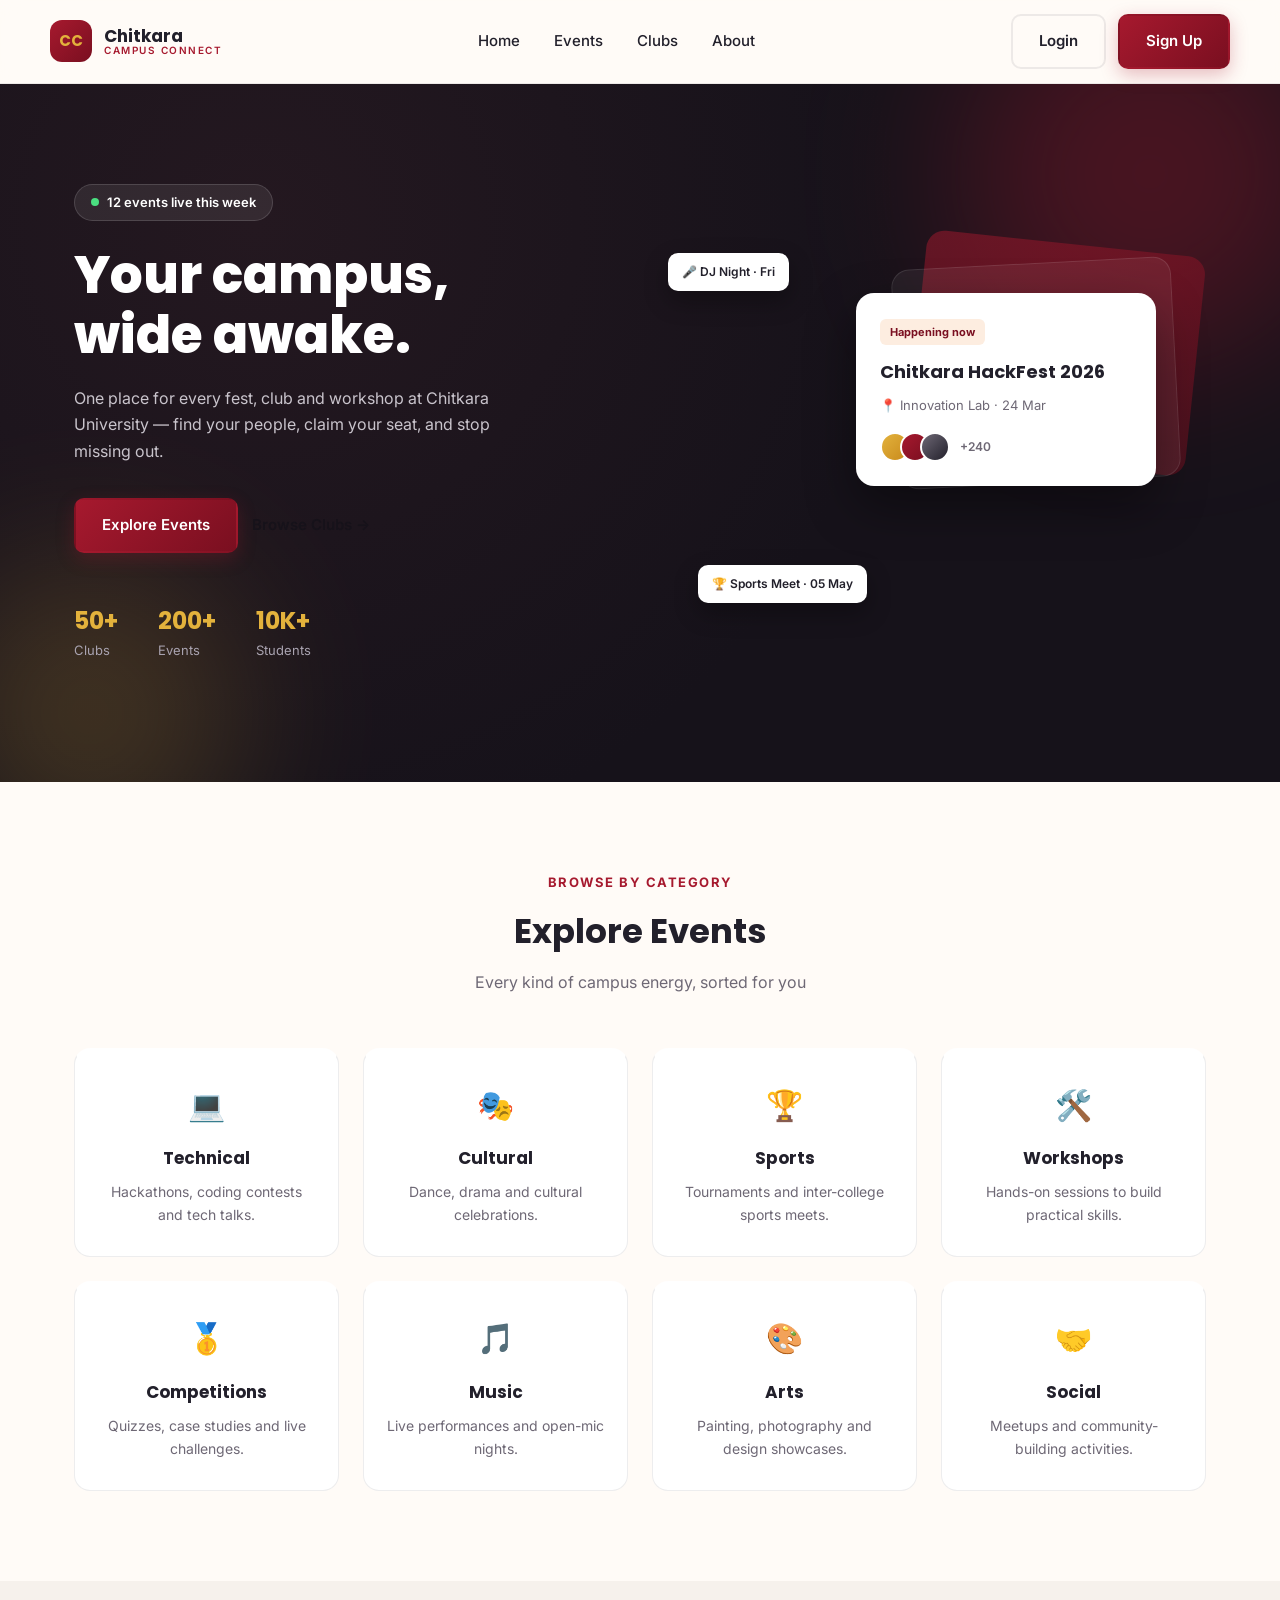
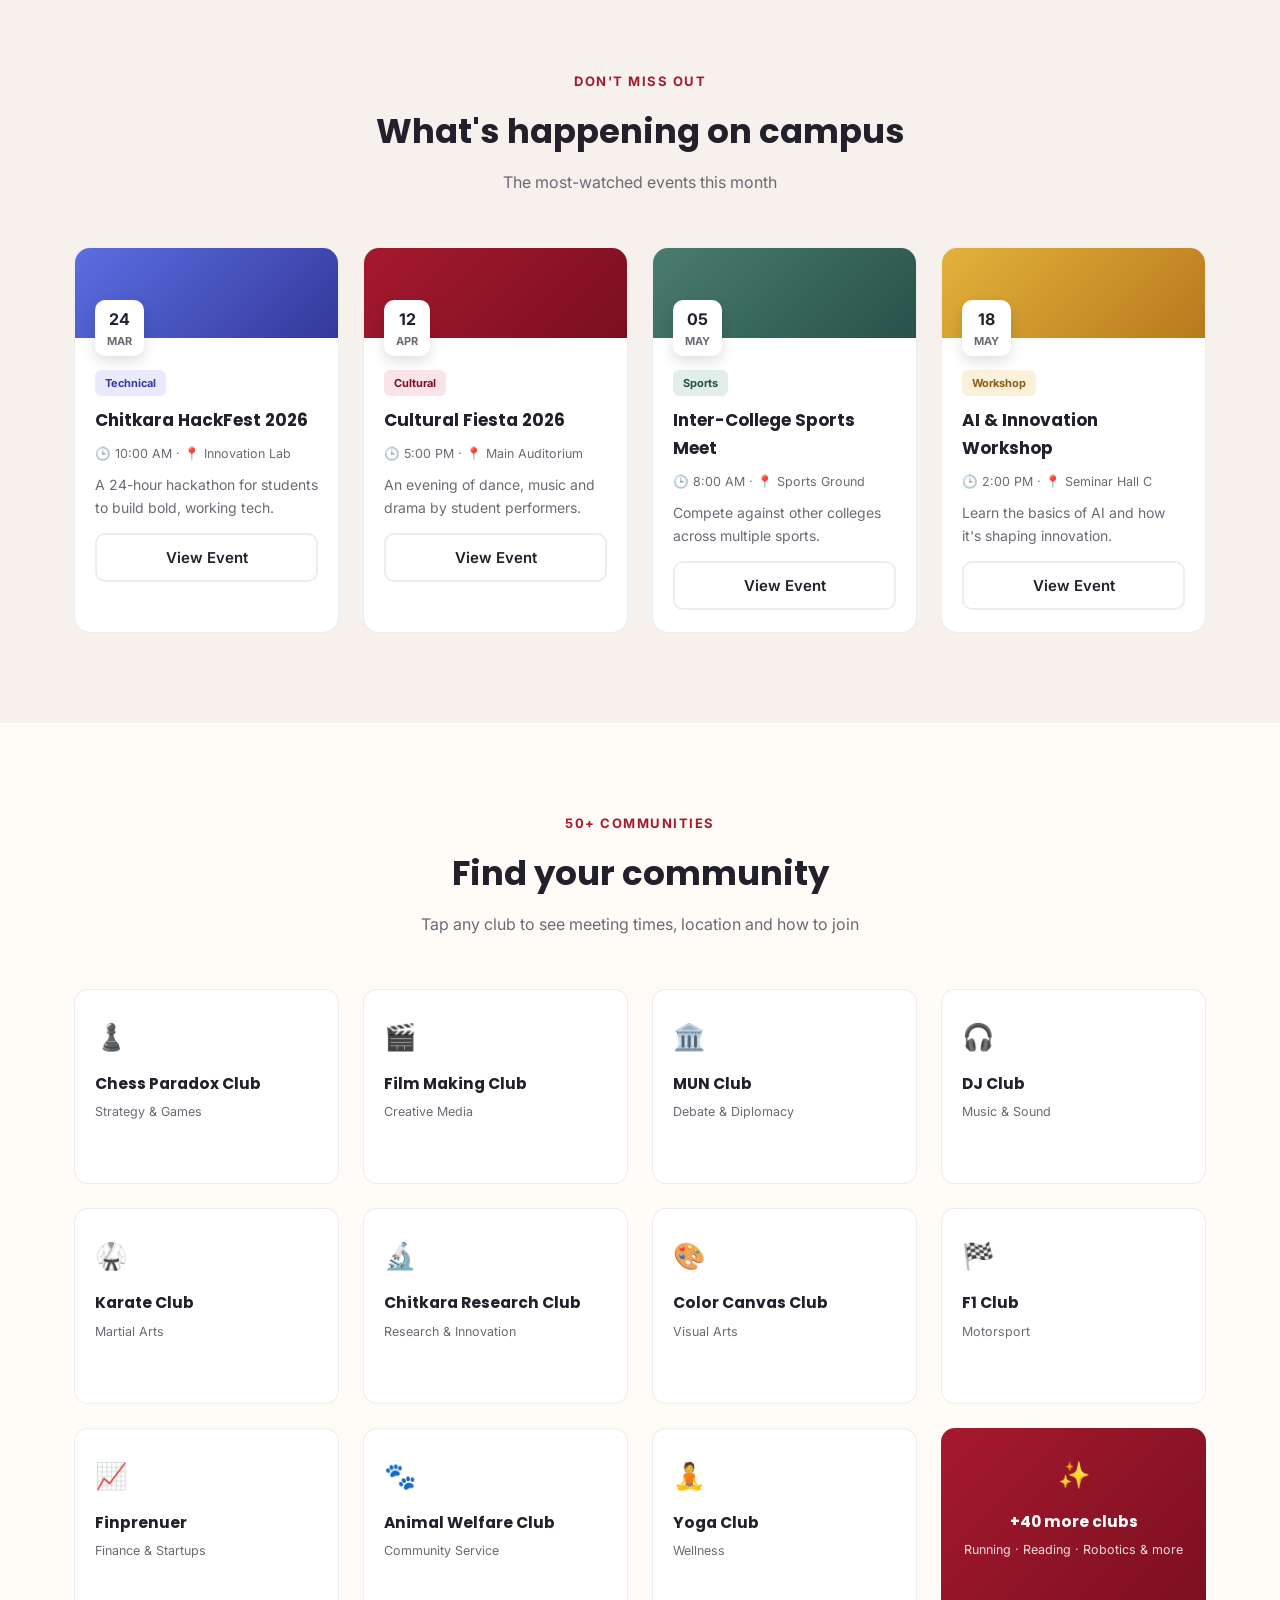
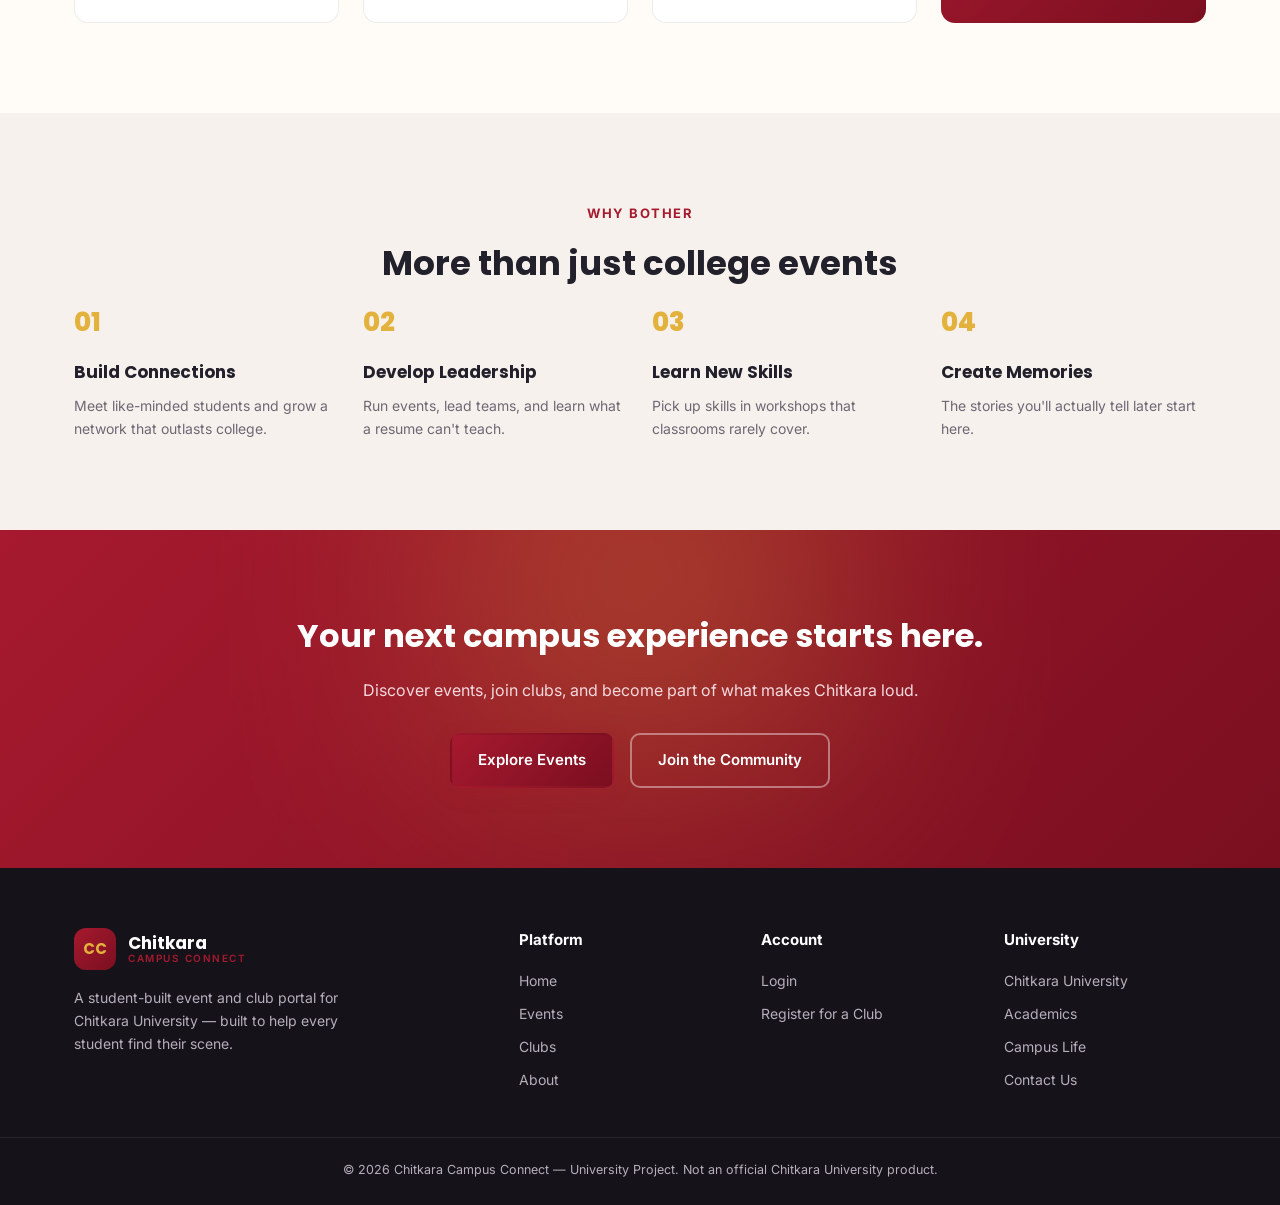
==== commit 330cbccc: "loading bar" ====
--- a/index.html
+++ b/index.html
@@ -12,9 +12,24 @@
 </head>
 <body>
 
-  <!-- ===== NAVBAR ===== -->
+  <div id="preloader">
+    <div class="preloader-logo">
+      <span class="logo-mark">CC</span>
+      <span class="logo-text-group">
+        <span class="logo-title">Chitkara</span>
+        <span class="logo-subtitle">CAMPUS CONNECT</span>
+      </span>
+    </div>
+    <div class="preloader-bar-track">
+      <div class="preloader-bar-fill"></div>
+    </div>
+    <span class="preloader-text">Loading campus connect…</span>
+  </div>
+
   <header class="navbar">
     <div class="container navbar-inner">
+
+      <input type="checkbox" id="menuCheck" class="menu-check">
 
       <a href="#home" class="logo">
         <span class="logo-mark">CC</span>
@@ -29,6 +44,8 @@
         <a href="#events">Events</a>
         <a href="#clubs">Clubs</a>
         <a href="#about">About</a>
+        
+        <a href="login.html" class="nav-login-mobile">Login</a>
       </nav>
 
       <div class="nav-actions">
@@ -36,12 +53,15 @@
         <a href="register.html" class="btn btn-primary">Sign Up</a>
       </div>
 
+      <label for="menuCheck" class="nav-toggle" aria-label="Toggle menu">
+        <span></span><span></span><span></span>
+      </label>
+
     </div>
   </header>
 
   <main>
 
-    <!-- ===== HERO SECTION ===== -->
     <section class="hero" id="home">
       <div class="hero-glow glow-1"></div>
       <div class="hero-glow glow-2"></div>
@@ -63,7 +83,7 @@
 
           <div class="hero-buttons">
             <a href="#events" class="btn btn-primary">Explore Events</a>
-            <a href="#clubs" class="btn btn-ghost">Browse Clubs &nbsp;→</a>
+            <a href="#clubs" class="btn btn-ghost">Browse Clubs →</a>
           </div>
 
           <div class="hero-stats">
@@ -80,7 +100,7 @@
           <div class="stack-card stack-card-front">
             <div class="event-preview-tag">Happening now</div>
             <h3>Chitkara HackFest 2026</h3>
-            <p class="preview-meta">📍 Innovation Lab &nbsp; · &nbsp; 24 Mar</p>
+            <p class="preview-meta">📍 Innovation Lab · 24 Mar</p>
             <div class="preview-avatars">
               <span class="avatar a1"></span>
               <span class="avatar a2"></span>
@@ -163,7 +183,7 @@
             <div class="event-body">
               <span class="event-tag tag-tech">Technical</span>
               <h3>Chitkara HackFest 2026</h3>
-              <p class="event-meta">🕒 10:00 AM &nbsp; · &nbsp; 📍 Innovation Lab</p>
+              <p class="event-meta">🕒 10:00 AM · 📍 Innovation Lab</p>
               <p class="event-desc">A 24-hour hackathon for students to build bold, working tech.</p>
               <button class="btn btn-outline btn-block">View Event</button>
             </div>
@@ -176,7 +196,7 @@
             <div class="event-body">
               <span class="event-tag tag-cultural">Cultural</span>
               <h3>Cultural Fiesta 2026</h3>
-              <p class="event-meta">🕒 5:00 PM &nbsp; · &nbsp; 📍 Main Auditorium</p>
+              <p class="event-meta">🕒 5:00 PM · 📍 Main Auditorium</p>
               <p class="event-desc">An evening of dance, music and drama by student performers.</p>
               <button class="btn btn-outline btn-block">View Event</button>
             </div>
@@ -189,7 +209,7 @@
             <div class="event-body">
               <span class="event-tag tag-sports">Sports</span>
               <h3>Inter-College Sports Meet</h3>
-              <p class="event-meta">🕒 8:00 AM &nbsp; · &nbsp; 📍 Sports Ground</p>
+              <p class="event-meta">🕒 8:00 AM · 📍 Sports Ground</p>
               <p class="event-desc">Compete against other colleges across multiple sports.</p>
               <button class="btn btn-outline btn-block">View Event</button>
             </div>
@@ -202,7 +222,7 @@
             <div class="event-body">
               <span class="event-tag tag-workshop">Workshop</span>
               <h3>AI &amp; Innovation Workshop</h3>
-              <p class="event-meta">🕒 2:00 PM &nbsp; · &nbsp; 📍 Seminar Hall C</p>
+              <p class="event-meta">🕒 2:00 PM · 📍 Seminar Hall C</p>
               <p class="event-desc">Learn the basics of AI and how it's shaping innovation.</p>
               <button class="btn btn-outline btn-block">View Event</button>
             </div>
@@ -218,14 +238,6 @@
         <h2 class="section-title">Find your community</h2>
         <p class="section-subtitle">Tap any club to see meeting times, location and how to join</p>
 
-        <!-- ============================================================
-             CSS-ONLY MODAL SYSTEM
-             Each club has a hidden checkbox + a modal box right after it.
-             The card below is a <label> pointing at that checkbox's id.
-             Clicking the label toggles the checkbox, which reveals the
-             modal via the ":checked + .modal-overlay" CSS rule.
-             No JavaScript is used anywhere in this section.
-        ============================================================= -->
 
         <input type="checkbox" id="modal-chess" class="modal-toggle">
         <div class="modal-overlay">
@@ -425,7 +437,7 @@
           </div>
         </div>
 
-        <!-- The actual visible grid of clickable club cards -->
+        <!-- The visible grid of clickable club cards -->
         <div class="club-grid">
           <label for="modal-chess" class="club-card" tabindex="0">
             <span class="club-icon">♟️</span>
@@ -567,7 +579,7 @@
         <a href="#home" class="logo">
           <span class="logo-mark">CC</span>
           <span class="logo-text-group">
-            <span class="logo-title" style="color:#fff;">Chitkara</span>
+            <span class="logo-title">Chitkara</span>
             <span class="logo-subtitle">CAMPUS CONNECT</span>
           </span>
         </a>
--- a/style.css
+++ b/style.css
@@ -1,6 +1,3 @@
-/* =========================================
-   1. RESET & VARIABLES
-   ========================================= */
 
 * {
   margin: 0;
@@ -12,7 +9,6 @@
   --maroon: #A6192E;
   --maroon-dark: #7A0F20;
   --charcoal: #16121A;
-  --charcoal-soft: #221C27;
   --cream: #FFFBF7;
   --offwhite: #F6F1EC;
   --gold: #E3B23C;
@@ -42,11 +38,9 @@
 a { text-decoration: none; color: inherit; }
 ul { list-style: none; }
 
-/* =========================================
-   2. BUTTONS
-   ========================================= */
 
 .btn {
+  display: inline-block;
   padding: 13px 26px;
   border-radius: 10px;
   border: 2px solid transparent;
@@ -54,9 +48,8 @@
   font-size: 15px;
   font-weight: 600;
   cursor: pointer;
-  transition: transform 0.2s ease, box-shadow 0.2s ease, background-color 0.2s ease;
-}
-
+  transition: 0.2s ease;
+}
 .btn:hover { transform: translateY(-2px); }
 
 .btn-primary {
@@ -64,27 +57,16 @@
   color: #fff;
   box-shadow: 0 6px 18px rgba(166, 25, 46, 0.28);
 }
-.btn-primary:hover { box-shadow: 0 10px 24px rgba(166, 25, 46, 0.4); }
 
 .btn-outline {
   background-color: transparent;
   border-color: var(--border-soft);
   color: var(--text-dark);
 }
-.btn-outline:hover {
-  border-color: var(--maroon);
-  color: var(--maroon);
-}
-
-.btn-outline.btn-light {
-  border-color: rgba(255,255,255,0.4);
-  color: #fff;
-}
-.btn-outline.btn-light:hover {
-  background-color: #fff;
-  color: var(--maroon-dark);
-  border-color: #fff;
-}
+.btn-outline:hover { border-color: var(--maroon); color: var(--maroon); }
+
+.btn-outline.btn-light { border-color: rgba(255,255,255,0.4); color: #fff; }
+.btn-outline.btn-light:hover { background-color: #fff; color: var(--maroon-dark); border-color: #fff; }
 
 .btn-ghost {
   background: transparent;
@@ -95,10 +77,6 @@
 .btn-ghost:hover { color: var(--maroon); transform: translateX(4px); }
 
 .btn-block { width: 100%; margin-top: 8px; }
-
-/* =========================================
-   3. NAVBAR
-   ========================================= */
 
 .navbar {
   background-color: rgba(255, 251, 247, 0.9);
@@ -114,6 +92,7 @@
   align-items: center;
   justify-content: space-between;
   padding: 14px 0;
+  position: relative;
 }
 
 .logo { display: flex; align-items: center; gap: 12px; }
@@ -150,9 +129,33 @@
 
 .nav-actions { display: flex; gap: 12px; }
 
-/* =========================================
-   4. HERO SECTION
-   ========================================= */
+/* The hamburger menu, built with only HTML + CSS (no JavaScript):
+   a hidden checkbox is toggled by clicking the label (the ☰ icon).
+   When it's checked, CSS reveals the .nav-links dropdown below. */
+.menu-check { position: absolute; opacity: 0; width: 0; height: 0; }
+
+.nav-toggle {
+  display: none;
+  flex-direction: column;
+  justify-content: center;
+  align-items: center;
+  gap: 5px;
+  width: 40px;
+  height: 40px;
+  cursor: pointer;
+  border-radius: 8px;
+}
+.nav-toggle:hover { background-color: var(--border-soft); }
+.nav-toggle span {
+  width: 22px;
+  height: 2px;
+  background-color: var(--text-dark);
+  border-radius: 2px;
+  transition: 0.25s ease;
+}
+
+.nav-login-mobile { display: none; }
+
 
 .hero {
   position: relative;
@@ -167,7 +170,6 @@
   border-radius: 50%;
   filter: blur(80px);
   opacity: 0.35;
-  z-index: 0;
 }
 .glow-1 { width: 380px; height: 380px; background: var(--maroon); top: -100px; right: -60px; }
 .glow-2 { width: 300px; height: 300px; background: var(--gold); bottom: -80px; left: -60px; opacity: 0.2; }
@@ -200,29 +202,16 @@
   width: 8px; height: 8px;
   background-color: #4ADE80;
   border-radius: 50%;
-  box-shadow: 0 0 0 0 rgba(74, 222, 128, 0.6);
   animation: pulse 1.8s infinite;
 }
 @keyframes pulse {
-  0% { box-shadow: 0 0 0 0 rgba(74, 222, 128, 0.6); }
-  70% { box-shadow: 0 0 0 8px rgba(74, 222, 128, 0); }
+  0%   { box-shadow: 0 0 0 0 rgba(74, 222, 128, 0.6); }
+  70%  { box-shadow: 0 0 0 8px rgba(74, 222, 128, 0); }
   100% { box-shadow: 0 0 0 0 rgba(74, 222, 128, 0); }
 }
 
-.hero-content h1 {
-  font-size: 52px;
-  font-weight: 800;
-  line-height: 1.15;
-  margin-bottom: 20px;
-}
-
-.hero-text {
-  color: #C9C4CC;
-  max-width: 460px;
-  font-size: 16px;
-  margin-bottom: 34px;
-}
-
+.hero-content h1 { font-size: 52px; font-weight: 800; line-height: 1.15; margin-bottom: 20px; }
+.hero-text { color: #C9C4CC; max-width: 460px; font-size: 16px; margin-bottom: 34px; }
 .hero-buttons { display: flex; align-items: center; gap: 8px; margin-bottom: 48px; }
 
 .hero-stats { display: flex; gap: 40px; }
@@ -231,16 +220,8 @@
 .hero-stats span { font-size: 13px; color: #A9A3B0; }
 
 /* Hero visual: stacked card composition */
-.hero-visual {
-  flex: 1;
-  position: relative;
-  min-height: 380px;
-}
-
-.stack-card {
-  position: absolute;
-  border-radius: 18px;
-}
+.hero-visual { flex: 1; position: relative; min-height: 380px; }
+.stack-card { position: absolute; border-radius: 18px; }
 
 .stack-card-back {
   width: 280px; height: 220px;
@@ -256,7 +237,6 @@
   top: 30px; right: 30px;
   transform: rotate(-3deg);
 }
-
 .stack-card-front {
   width: 300px;
   background-color: #fff;
@@ -277,27 +257,16 @@
   border-radius: 6px;
   margin-bottom: 12px;
 }
-
 .stack-card-front h3 { font-size: 18px; margin-bottom: 8px; }
 .preview-meta { font-size: 13px; color: var(--text-muted); margin-bottom: 16px; }
 
 .preview-avatars { display: flex; align-items: center; }
-.avatar {
-  width: 30px; height: 30px;
-  border-radius: 50%;
-  border: 2px solid #fff;
-  margin-left: -10px;
-}
+.avatar { width: 30px; height: 30px; border-radius: 50%; border: 2px solid #fff; margin-left: -10px; }
 .avatar:first-child { margin-left: 0; }
 .a1 { background: linear-gradient(135deg, var(--gold), #C98A1C); }
 .a2 { background: linear-gradient(135deg, var(--maroon), var(--maroon-dark)); }
 .a3 { background: linear-gradient(135deg, #6E6875, #22202B); }
-.avatar-count {
-  margin-left: 10px;
-  font-size: 12px;
-  font-weight: 600;
-  color: var(--text-muted);
-}
+.avatar-count { margin-left: 10px; font-size: 12px; font-weight: 600; color: var(--text-muted); }
 
 .mini-badge {
   position: absolute;
@@ -329,31 +298,21 @@
   text-transform: uppercase;
   margin-bottom: 10px;
 }
-
-.section-title {
-  font-size: 34px;
-  font-weight: 700;
-  text-align: center;
-  color: var(--text-dark);
-  margin-bottom: 10px;
-}
-
-.section-subtitle {
-  text-align: center;
-  color: var(--text-muted);
-  margin-bottom: 52px;
-  font-size: 16px;
-}
+.section-title { font-size: 34px; font-weight: 700; text-align: center; margin-bottom: 10px; }
+.section-subtitle { text-align: center; color: var(--text-muted); margin-bottom: 52px; font-size: 16px; }
+
+/* Shared grid used by Categories / Events / Clubs / Benefits.
+   Column count is set per-section below since card widths differ. */
+.category-grid, .event-grid, .club-grid, .benefit-grid {
+  display: grid;
+  gap: 24px;
+}
+.category-grid, .event-grid, .club-grid { grid-template-columns: repeat(4, 1fr); }
+.benefit-grid { grid-template-columns: repeat(4, 1fr); }
 
 /* =========================================
-   6. EXPLORE EVENTS (CATEGORY CARDS)
+   6. CATEGORY CARDS
    ========================================= */
-
-.category-grid {
-  display: grid;
-  grid-template-columns: repeat(4, 1fr);
-  gap: 22px;
-}
 
 .category-card {
   background-color: #fff;
@@ -362,14 +321,9 @@
   text-align: center;
   border: 1px solid var(--border-soft);
   border-top: 3px solid transparent;
-  transition: transform 0.25s ease, box-shadow 0.25s ease, border-color 0.25s ease;
-}
-
-.category-card:hover {
-  transform: translateY(-8px);
-  box-shadow: 0 16px 32px rgba(34, 32, 43, 0.1);
-}
-
+  transition: 0.25s ease;
+}
+.category-card:hover { transform: translateY(-8px); box-shadow: 0 16px 32px rgba(34, 32, 43, 0.1); }
 .cat-1:hover { border-top-color: var(--maroon); }
 .cat-2:hover { border-top-color: var(--gold); }
 .cat-3:hover { border-top-color: #4A7C6F; }
@@ -380,31 +334,19 @@
 .category-card p { color: var(--text-muted); font-size: 14px; }
 
 /* =========================================
-   7. UPCOMING EVENTS
+   7. EVENT CARDS
    ========================================= */
-
-.event-grid {
-  display: grid;
-  grid-template-columns: repeat(4, 1fr);
-  gap: 24px;
-}
 
 .event-card {
   background-color: #fff;
   border-radius: 16px;
   overflow: hidden;
   border: 1px solid var(--border-soft);
-  transition: transform 0.25s ease, box-shadow 0.25s ease;
-}
-.event-card:hover {
-  transform: translateY(-6px);
-  box-shadow: 0 18px 36px rgba(34, 32, 43, 0.12);
-}
-
-.event-banner {
-  height: 90px;
-  position: relative;
-}
+  transition: 0.25s ease;
+}
+.event-card:hover { transform: translateY(-6px); box-shadow: 0 18px 36px rgba(34, 32, 43, 0.12); }
+
+.event-banner { height: 90px; position: relative; }
 .banner-tech { background: linear-gradient(135deg, #5B6EE1, #34399B); }
 .banner-cultural { background: linear-gradient(135deg, var(--maroon), var(--maroon-dark)); }
 .banner-sports { background: linear-gradient(135deg, #4A7C6F, #285249); }
@@ -422,22 +364,10 @@
   color: var(--text-muted);
   box-shadow: 0 6px 14px rgba(0,0,0,0.12);
 }
-.event-date-badge strong {
-  display: block;
-  font-size: 16px;
-  color: var(--text-dark);
-}
+.event-date-badge strong { display: block; font-size: 16px; color: var(--text-dark); }
 
 .event-body { padding: 30px 20px 22px; }
-
-.event-tag {
-  display: inline-block;
-  font-size: 11px;
-  font-weight: 700;
-  padding: 4px 10px;
-  border-radius: 6px;
-  margin-bottom: 10px;
-}
+.event-tag { display: inline-block; font-size: 11px; font-weight: 700; padding: 4px 10px; border-radius: 6px; margin-bottom: 10px; }
 .tag-tech { background-color: #E9EBFC; color: #34399B; }
 .tag-cultural { background-color: #FBE4E8; color: var(--maroon-dark); }
 .tag-sports { background-color: #E1EEEA; color: #285249; }
@@ -447,40 +377,27 @@
 .event-meta { font-size: 12.5px; color: var(--text-muted); margin-bottom: 8px; }
 .event-desc { font-size: 14px; color: var(--text-muted); margin-bottom: 6px; }
 
-/* =========================================
-   8. STUDENT CLUBS
-   ========================================= */
-
-.club-grid {
-  display: grid;
-  grid-template-columns: repeat(4, 1fr);
-  gap: 20px;
-}
-
-.club-card {
-  background-color: #fff;
-  border-radius: 14px;
-  padding: 26px 20px;
-  border: 1px solid var(--border-soft);
-  transition: transform 0.2s ease, box-shadow 0.2s ease, border-color 0.2s ease;
-}
-.club-card:hover {
-  transform: translateY(-5px);
-  border-color: var(--maroon);
-  box-shadow: 0 14px 28px rgba(34, 32, 43, 0.1);
-}
-
-.club-icon { font-size: 26px; display: inline-block; margin-bottom: 12px; }
-.club-card h3 { font-size: 15.5px; margin-bottom: 6px; }
-.club-tag { font-size: 12.5px; color: var(--text-muted); }
-
-/* Club cards are <label> elements pointing at a hidden checkbox,
-   so they need cursor + display rules that <article> doesn't. */
+
 .club-card {
   display: block;
   cursor: pointer;
   text-align: left;
-}
+  background-color: #fff;
+  border-radius: 14px;
+  padding: 26px 20px;
+  border: 1px solid var(--border-soft);
+  transition: 0.2s ease;
+}
+.club-card:hover, .club-card:focus {
+  transform: translateY(-5px);
+  border-color: var(--maroon);
+  box-shadow: 0 14px 28px rgba(34, 32, 43, 0.1);
+  outline: none;
+}
+
+.club-icon { font-size: 26px; display: inline-block; margin-bottom: 12px; }
+.club-card h3 { font-size: 15.5px; margin-bottom: 6px; }
+.club-tag { font-size: 12.5px; color: var(--text-muted); }
 
 .club-view {
   display: inline-block;
@@ -489,20 +406,9 @@
   font-weight: 600;
   color: var(--maroon);
   opacity: 0;
-  transform: translateX(-4px);
-  transition: opacity 0.2s ease, transform 0.2s ease;
-}
-.club-card:hover .club-view,
-.club-card:focus .club-view {
-  opacity: 1;
-  transform: translateX(0);
-}
-
-.club-card:focus {
-  outline: none;
-  border-color: var(--maroon);
-  box-shadow: 0 0 0 3px rgba(166, 25, 46, 0.15);
-}
+  transition: 0.2s ease;
+}
+.club-card:hover .club-view, .club-card:focus .club-view { opacity: 1; }
 
 .club-card-more {
   background: linear-gradient(135deg, var(--maroon), var(--maroon-dark));
@@ -511,19 +417,9 @@
   text-align: center;
 }
 .club-card-more .club-tag { color: #F1D9DD; }
-.club-card-more:hover { transform: translateY(-5px) scale(1.02); }
-
-/* =========================================
-   MODAL SYSTEM (pure CSS, checkbox-hack)
-   ========================================= */
-
-.modal-toggle {
-  position: absolute;
-  opacity: 0;
-  width: 0;
-  height: 0;
-  pointer-events: none;
-}
+
+
+.modal-toggle { position: absolute; opacity: 0; width: 0; height: 0; }
 
 .modal-overlay {
   display: none;
@@ -533,18 +429,11 @@
   align-items: center;
   justify-content: center;
   padding: 20px;
-}
-
-.modal-toggle:checked + .modal-overlay {
-  display: flex;
-}
-
-.modal-backdrop {
-  position: absolute;
-  inset: 0;
   background-color: rgba(22, 18, 26, 0.65);
-  cursor: pointer;
-}
+}
+.modal-toggle:checked + .modal-overlay { display: flex; }
+
+.modal-backdrop { position: absolute; inset: 0; cursor: pointer; }
 
 .modal-box {
   position: relative;
@@ -553,36 +442,24 @@
   padding: 36px 32px;
   max-width: 420px;
   width: 100%;
-  text-align: left;
   box-shadow: 0 30px 60px rgba(0, 0, 0, 0.35);
-  animation: modal-pop 0.18s ease;
-}
-
-@keyframes modal-pop {
-  from { transform: scale(0.95); opacity: 0; }
-  to { transform: scale(1); opacity: 1; }
 }
 
 .modal-close {
   position: absolute;
-  top: 16px;
-  right: 18px;
-  width: 32px;
-  height: 32px;
+  top: 16px; right: 18px;
+  width: 32px; height: 32px;
   border-radius: 50%;
   background-color: var(--offwhite);
-  color: var(--text-dark);
   display: flex;
   align-items: center;
   justify-content: center;
   cursor: pointer;
   font-size: 14px;
-  transition: background-color 0.2s ease;
 }
 .modal-close:hover { background-color: var(--border-soft); }
 
 .modal-box .club-icon { font-size: 32px; margin-bottom: 14px; }
-
 .modal-tag {
   display: inline-block;
   background-color: #FBE4E8;
@@ -593,32 +470,16 @@
   border-radius: 6px;
   margin-bottom: 12px;
 }
-
 .modal-box h3 { font-size: 21px; margin-bottom: 10px; }
 .modal-box p { color: var(--text-muted); font-size: 14.5px; margin-bottom: 18px; }
 
-.modal-facts {
-  margin-bottom: 24px;
-  padding: 16px;
-  background-color: var(--offwhite);
-  border-radius: 12px;
-}
-.modal-facts li {
-  font-size: 13.5px;
-  color: var(--text-dark);
-  margin-bottom: 8px;
-}
+.modal-facts { margin-bottom: 24px; padding: 16px; background-color: var(--offwhite); border-radius: 12px; }
+.modal-facts li { font-size: 13.5px; margin-bottom: 8px; }
 .modal-facts li:last-child { margin-bottom: 0; }
 
 /* =========================================
    9. WHY PARTICIPATE (BENEFITS)
    ========================================= */
-
-.benefit-grid {
-  display: grid;
-  grid-template-columns: repeat(4, 1fr);
-  gap: 30px;
-}
 
 .benefit-number {
   display: inline-block;
@@ -626,16 +487,12 @@
   font-size: 26px;
   font-weight: 800;
   color: var(--gold);
-  -webkit-text-stroke: 1px var(--maroon);
   margin-bottom: 14px;
 }
-
 .benefit-item h3 { font-size: 17px; margin-bottom: 8px; }
 .benefit-item p { color: var(--text-muted); font-size: 14px; }
 
-/* =========================================
-   10. FINAL CTA
-   ========================================= */
+
 
 .cta {
   position: relative;
@@ -645,7 +502,6 @@
   text-align: center;
   overflow: hidden;
 }
-
 .cta-glow {
   position: absolute;
   width: 400px; height: 400px;
@@ -655,77 +511,127 @@
   top: -150px; left: 50%;
   transform: translateX(-50%);
 }
-
 .cta-inner { position: relative; z-index: 1; }
-.cta h2 { font-size: 32px; margin-bottom: 14px; font-weight: 700; }
+.cta h2 { font-size: 32px; margin-bottom: 14px; }
 .cta p { color: #F3D9DE; margin-bottom: 30px; font-size: 16px; }
 .cta-buttons { display: flex; justify-content: center; gap: 16px; }
 
-/* =========================================
-   11. FOOTER
-   ========================================= */
-
-.footer {
-  background-color: var(--charcoal);
-  color: #B5AFBB;
-  padding: 60px 0 24px;
-}
-
-.footer-grid {
-  display: grid;
-  grid-template-columns: 2fr 1fr 1fr 1fr;
-  gap: 40px;
-  margin-bottom: 36px;
-}
-
+
+
+.footer { background-color: var(--charcoal); color: #B5AFBB; padding: 60px 0 24px; }
+.footer .logo-title { color: #fff; }
+
+.footer-grid { display: grid; grid-template-columns: 2fr 1fr 1fr 1fr; gap: 40px; margin-bottom: 36px; }
 .footer-brand p { margin-top: 16px; font-size: 14px; max-width: 280px; }
-
-.footer-col h4 { color: #fff; margin-bottom: 16px; font-size: 15px; font-weight: 600; }
+.footer-col h4 { color: #fff; margin-bottom: 16px; font-size: 15px; }
 .footer-col ul li { margin-bottom: 10px; font-size: 14px; }
 .footer-col ul li a:hover { color: var(--gold); }
-
-.footer-bottom {
-  text-align: center;
+.footer-bottom { text-align: center; font-size: 12.5px; border-top: 1px solid rgba(255,255,255,0.08); padding-top: 22px; }
+
+
+
+#preloader {
+  position: fixed;
+  inset: 0;
+  z-index: 9999;
+  display: flex;
+  flex-direction: column;
+  align-items: center;
+  justify-content: center;
+  gap: 22px;
+  background: radial-gradient(circle at 20% 20%, #241820 0%, var(--charcoal) 55%);
+
+  animation: preloaderFadeOut 0.6s ease forwards;
+  animation-delay: 3s;
+}
+@keyframes preloaderFadeOut {
+  from { opacity: 1; visibility: visible; }
+  to   { opacity: 0; visibility: hidden; }
+}
+
+.preloader-logo { display: flex; align-items: center; gap: 12px; }
+.preloader-logo .logo-mark { width: 52px; height: 52px; font-size: 18px; }
+.preloader-logo .logo-title { color: #fff; font-size: 20px; }
+.preloader-logo .logo-subtitle { color: var(--gold); }
+
+.preloader-bar-track {
+  width: 220px;
+  height: 6px;
+  border-radius: 999px;
+  background-color: rgba(255, 255, 255, 0.12);
+  overflow: hidden;
+}
+.preloader-bar-fill {
+  height: 100%;
+  width: 0%;
+  border-radius: 999px;
+  background: linear-gradient(90deg, var(--gold), var(--maroon));
+  
+  animation: preloaderFill 3s linear forwards;
+}
+@keyframes preloaderFill {
+  from { width: 0%; }
+  to   { width: 100%; }
+}
+
+.preloader-text {
   font-size: 12.5px;
-  border-top: 1px solid rgba(255,255,255,0.08);
-  padding-top: 22px;
-}
-
-/* =========================================
-   12. RESPONSIVE DESIGN
-   ========================================= */
+  letter-spacing: 1.5px;
+  text-transform: uppercase;
+  color: rgba(255, 255, 255, 0.55);
+}
 
 @media (max-width: 992px) {
-  .category-grid, .event-grid, .club-grid, .benefit-grid {
-    grid-template-columns: repeat(2, 1fr);
-  }
+  .category-grid, .event-grid, .club-grid, .benefit-grid { grid-template-columns: repeat(2, 1fr); }
   .footer-grid { grid-template-columns: repeat(2, 1fr); }
   .hero-content h1 { font-size: 42px; }
 }
 
 @media (max-width: 640px) {
   .navbar-inner { gap: 12px; }
-  .nav-links { display: none; }
-
-  .hero { padding: 70px 0 90px; }
-  .hero-inner { flex-direction: column; text-align: left; }
-  .hero-content h1 { font-size: 34px; }
-  .hero-buttons { flex-direction: column; align-items: flex-start; }
-  .hero-stats { gap: 26px; }
-
-  .hero-visual { width: 100%; min-height: 300px; margin-top: 40px; }
-  .stack-card-front { width: 85%; right: 0; left: 0; margin: 0 auto; top: 40px; }
-  .stack-card-back, .stack-card-mid { display: none; }
-  .mini-badge-1 { top: -10px; left: 0; }
-  .mini-badge-2 { bottom: -20px; left: 10%; }
-
-  .category-grid, .event-grid, .club-grid, .benefit-grid {
-    grid-template-columns: 1fr;
+
+  .nav-toggle { display: flex; }
+
+  .nav-actions .btn-outline { display: none; }
+
+  .menu-check:checked ~ .nav-toggle span:nth-child(1) { transform: translateY(7px) rotate(45deg); }
+  .menu-check:checked ~ .nav-toggle span:nth-child(2) { opacity: 0; }
+  .menu-check:checked ~ .nav-toggle span:nth-child(3) { transform: translateY(-7px) rotate(-45deg); }
+
+  .nav-links {
+    position: absolute;
+    top: 100%;
+    left: 0;
+    right: 0;
+    flex-direction: column;
+    gap: 0;
+    background-color: var(--cream);
+    border-bottom: 1px solid var(--border-soft);
+    box-shadow: 0 16px 24px rgba(34, 32, 43, 0.08);
+    max-height: 0;
+    overflow: hidden;
+    transition: max-height 0.3s ease;
   }
+  .menu-check:checked ~ .nav-links { max-height: 300px; }
+  .nav-links a { padding: 14px 24px; border-top: 1px solid var(--border-soft); }
+  .nav-links a::after { display: none; }
+  .nav-login-mobile { display: block; color: var(--maroon); font-weight: 700; }
+
+  .hero { padding: 60px 0 70px; }
+  .hero-inner { flex-direction: column; text-align: left; gap: 36px; }
+  .hero-content h1 { font-size: 32px; }
+  .hero-buttons { flex-direction: column; align-items: flex-start; margin-bottom: 34px; }
+  .hero-stats { gap: 22px; }
+
+  
+  .hero-visual { width: 100%; min-height: auto; }
+  .stack-card-front { position: static; width: 100%; }
+  .stack-card-back, .stack-card-mid, .mini-badge { display: none; }
+
+  .category-grid, .event-grid, .club-grid, .benefit-grid { grid-template-columns: 1fr; }
 
   .cta h2 { font-size: 26px; }
   .cta-buttons { flex-direction: column; }
-
   .footer-grid { grid-template-columns: 1fr; }
 
   .modal-box { padding: 28px 22px; }
@@ -733,9 +639,7 @@
   .form-grid-2 { grid-template-columns: 1fr; }
 }
 
-/* =========================================
-   13. LOGIN / REGISTER PAGES
-   ========================================= */
+
 
 .auth-page {
   min-height: calc(100vh - 73px);
@@ -755,31 +659,15 @@
   box-shadow: 0 20px 50px rgba(34, 32, 43, 0.08);
   border: 1px solid var(--border-soft);
 }
-
 .auth-card-wide { max-width: 600px; }
 
-.auth-title {
-  font-size: 26px;
-  font-weight: 700;
-  margin-bottom: 8px;
-}
-
-.auth-subtitle {
-  color: var(--text-muted);
-  font-size: 14.5px;
-  margin-bottom: 30px;
-}
-
+.auth-card .eyebrow { text-align: left; }
+
+.auth-title { font-size: 26px; font-weight: 700; margin-bottom: 8px; }
+.auth-subtitle { color: var(--text-muted); font-size: 14.5px; margin-bottom: 30px; }
 .auth-form { display: flex; flex-direction: column; gap: 6px; }
 
-.field-label {
-  font-size: 13.5px;
-  font-weight: 600;
-  color: var(--text-dark);
-  margin-top: 14px;
-  margin-bottom: 6px;
-  display: block;
-}
+.field-label { font-size: 13.5px; font-weight: 600; margin: 14px 0 6px; display: block; }
 
 .auth-form input[type="text"],
 .auth-form input[type="email"],
@@ -795,9 +683,8 @@
   font-size: 14.5px;
   color: var(--text-dark);
   background-color: #fff;
-  transition: border-color 0.2s ease, box-shadow 0.2s ease;
-}
-
+  transition: 0.2s ease;
+}
 .auth-form textarea { resize: vertical; }
 
 .auth-form input:focus,
@@ -808,92 +695,39 @@
   box-shadow: 0 0 0 3px rgba(166, 25, 46, 0.12);
 }
 
-/* Highlight genuinely invalid fields only after the user has typed
-   something (so empty required fields don't turn red on page load) */
+
 .auth-form input:not(:placeholder-shown):invalid,
-.auth-form select:invalid {
-  border-color: #D64545;
-}
-
-.form-row-between {
-  display: flex;
-  align-items: center;
-  justify-content: space-between;
-  margin: 18px 0 24px;
-}
-
-.inline-link {
-  font-size: 13.5px;
-  font-weight: 600;
-  color: var(--maroon);
-}
+.auth-form select:invalid { border-color: #D64545; }
+
+.form-row-between { display: flex; align-items: center; justify-content: space-between; margin: 18px 0 24px; }
+.inline-link { font-size: 13.5px; font-weight: 600; color: var(--maroon); }
 .inline-link:hover { text-decoration: underline; }
 
-.auth-switch {
-  text-align: center;
-  font-size: 14px;
-  color: var(--text-muted);
-  margin-top: 24px;
-}
+.auth-switch { text-align: center; font-size: 14px; color: var(--text-muted); margin-top: 24px; }
 .auth-switch a { color: var(--maroon); font-weight: 600; }
 .auth-switch a:hover { text-decoration: underline; }
 
-.form-grid-2 {
-  display: grid;
-  grid-template-columns: 1fr 1fr;
-  gap: 16px;
-}
-
-/* Working custom checkbox (native input, styled with CSS only) */
-.checkbox-field {
-  display: flex;
-  align-items: center;
-  gap: 10px;
-  font-size: 13.5px;
-  color: var(--text-muted);
-  cursor: pointer;
-}
-
-.checkbox-field input {
-  position: absolute;
-  opacity: 0;
-  width: 0;
-  height: 0;
-}
+.form-grid-2 { display: grid; grid-template-columns: 1fr 1fr; gap: 16px; }
+
+
+.checkbox-field { display: flex; align-items: center; gap: 10px; font-size: 13.5px; color: var(--text-muted); cursor: pointer; }
+.checkbox-field input { position: absolute; opacity: 0; width: 0; height: 0; }
 
 .checkbox-box {
   flex-shrink: 0;
-  width: 20px;
-  height: 20px;
+  width: 20px; height: 20px;
   border-radius: 6px;
   border: 1.5px solid var(--border-soft);
   display: inline-flex;
   align-items: center;
   justify-content: center;
-  transition: background-color 0.2s ease, border-color 0.2s ease;
-}
-
-.checkbox-field input:checked ~ .checkbox-box {
-  background-color: var(--maroon);
-  border-color: var(--maroon);
-}
-
-.checkbox-field input:checked ~ .checkbox-box::after {
-  content: "✓";
-  color: #fff;
-  font-size: 12px;
-  font-weight: 700;
-}
-
-.checkbox-field input:focus ~ .checkbox-box {
-  box-shadow: 0 0 0 3px rgba(166, 25, 46, 0.15);
-}
-
-.checkbox-field-terms {
-  align-items: flex-start;
-  margin: 20px 0 24px;
-  line-height: 1.4;
-}
+  transition: 0.2s ease;
+}
+.checkbox-field input:checked ~ .checkbox-box { background-color: var(--maroon); border-color: var(--maroon); }
+.checkbox-field input:checked ~ .checkbox-box::after { content: "✓"; color: #fff; font-size: 12px; font-weight: 700; }
+.checkbox-field input:focus ~ .checkbox-box { box-shadow: 0 0 0 3px rgba(166, 25, 46, 0.15); }
+
+.checkbox-field-terms { align-items: flex-start; margin: 20px 0 24px; line-height: 1.4; }
 .checkbox-field-terms .checkbox-box { margin-top: 2px; }
 
 @media (max-width: 640px) {
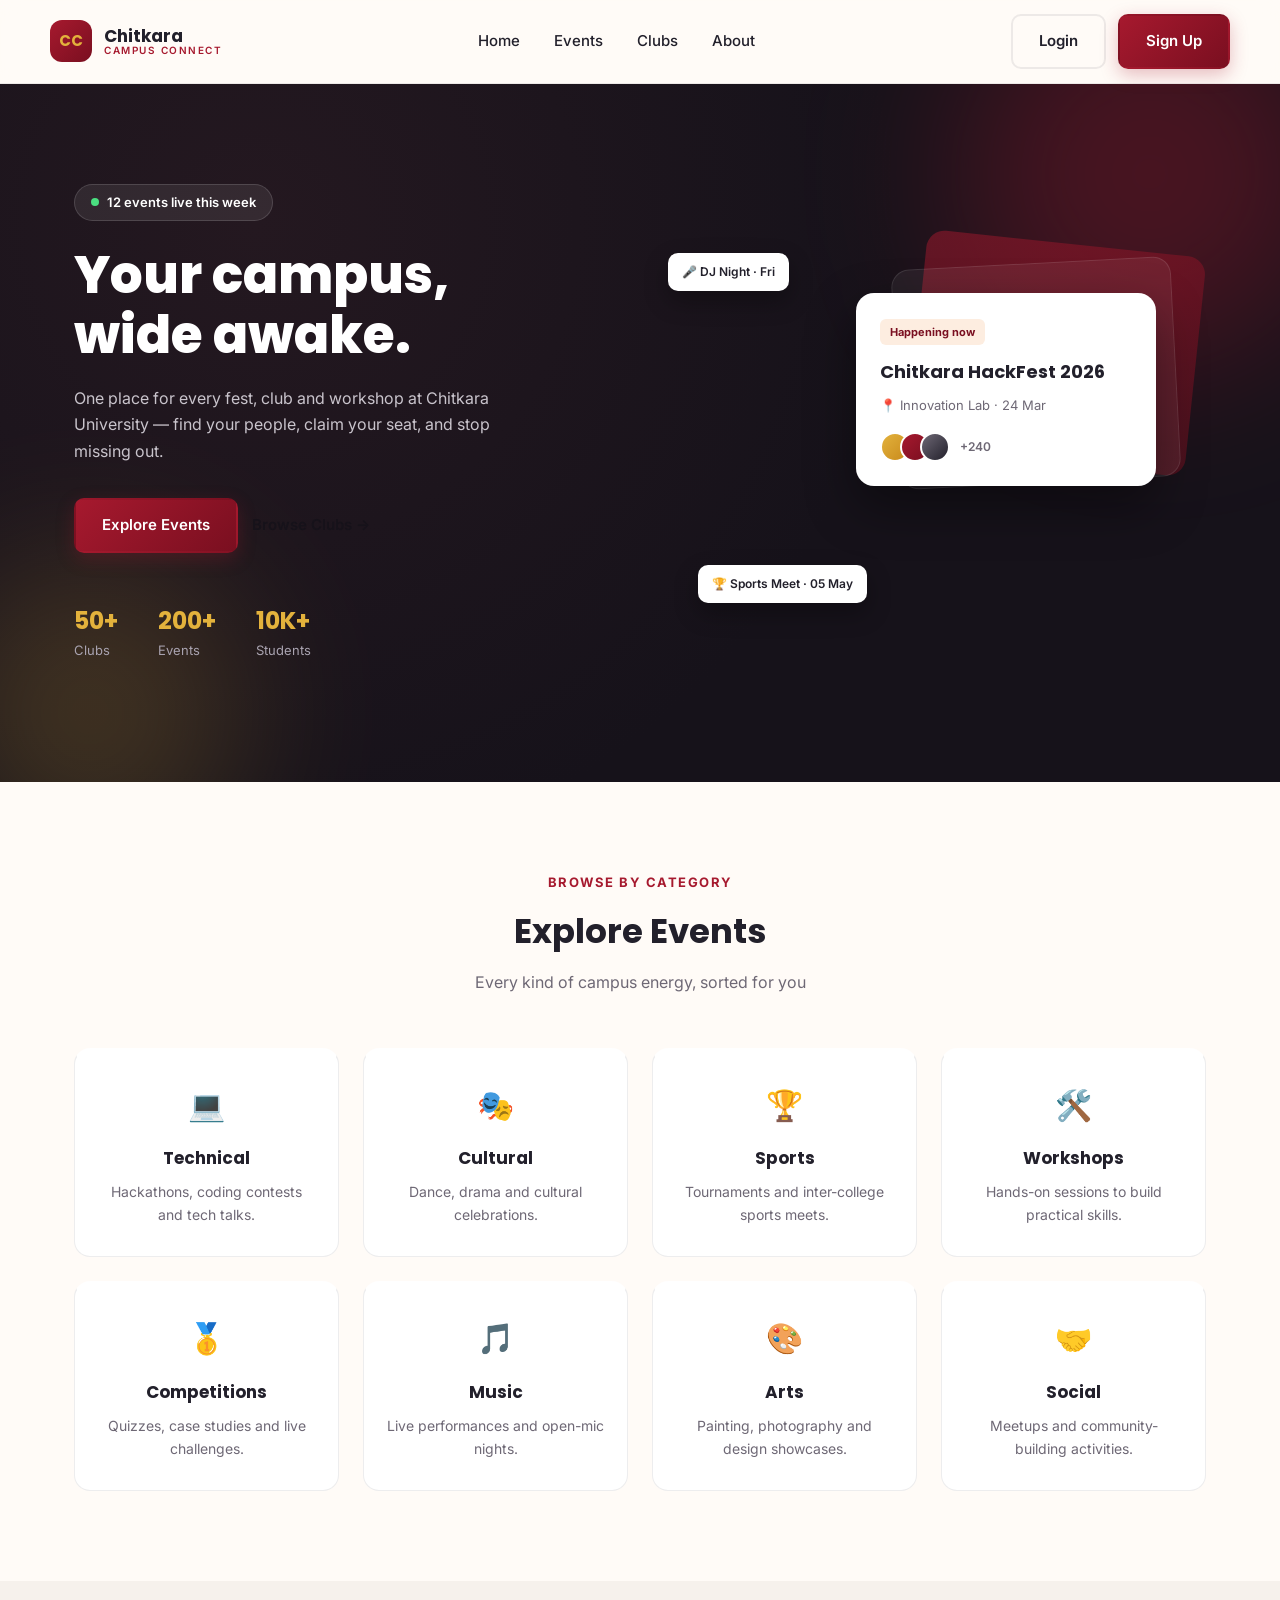
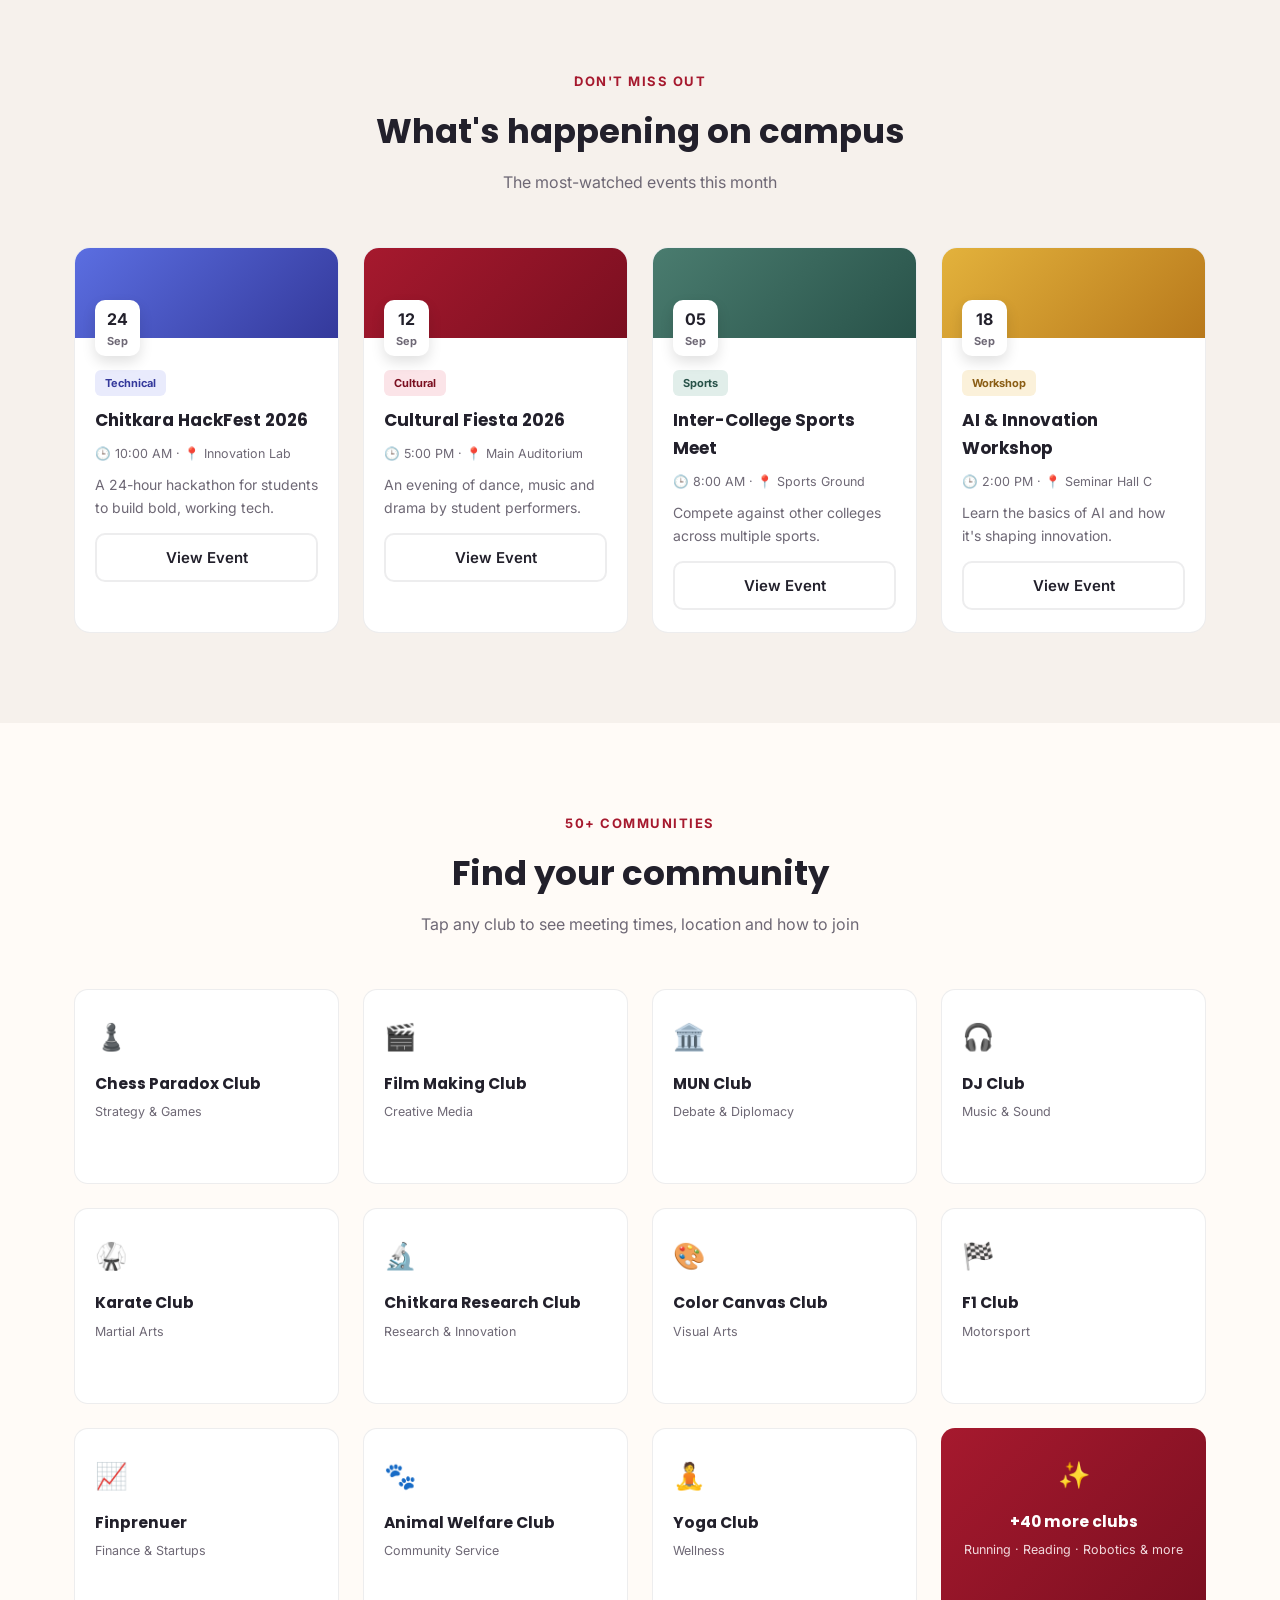
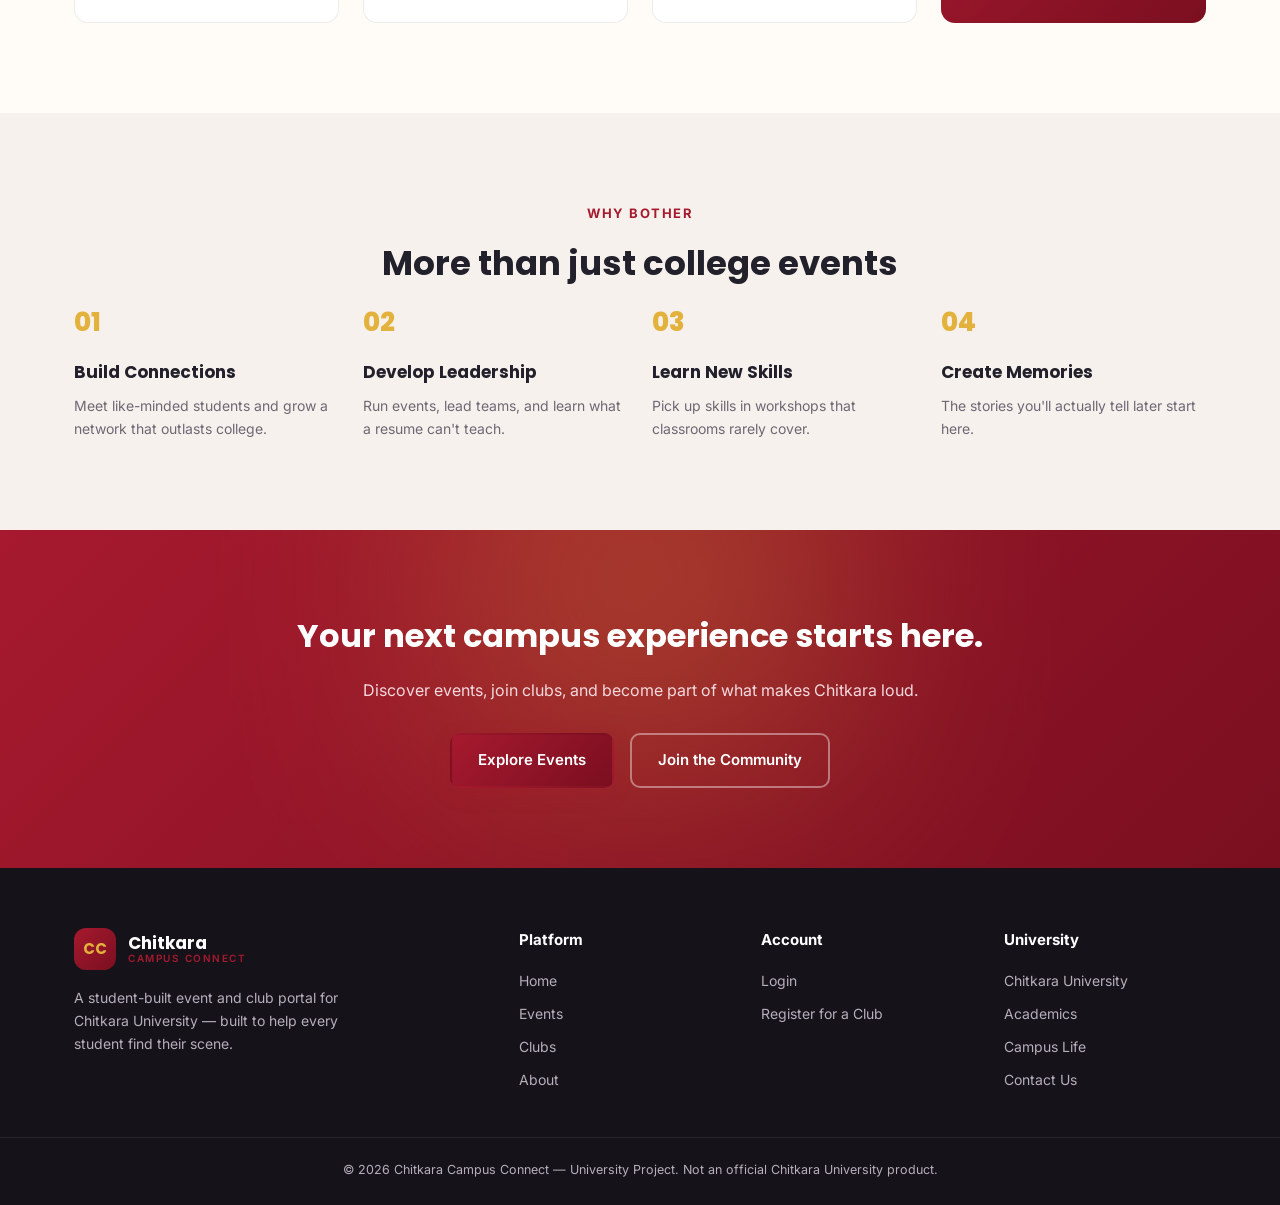
==== commit 74505cb4: "Update index.html dates" ====
--- a/index.html
+++ b/index.html
@@ -178,7 +178,7 @@
         <div class="event-grid">
           <article class="event-card">
             <div class="event-banner banner-tech">
-              <span class="event-date-badge"><strong>24</strong>MAR</span>
+              <span class="event-date-badge"><strong>24</strong>Sep</span>
             </div>
             <div class="event-body">
               <span class="event-tag tag-tech">Technical</span>
@@ -191,7 +191,7 @@
 
           <article class="event-card">
             <div class="event-banner banner-cultural">
-              <span class="event-date-badge"><strong>12</strong>APR</span>
+              <span class="event-date-badge"><strong>12</strong>Sep</span>
             </div>
             <div class="event-body">
               <span class="event-tag tag-cultural">Cultural</span>
@@ -204,7 +204,7 @@
 
           <article class="event-card">
             <div class="event-banner banner-sports">
-              <span class="event-date-badge"><strong>05</strong>MAY</span>
+              <span class="event-date-badge"><strong>05</strong>Sep</span>
             </div>
             <div class="event-body">
               <span class="event-tag tag-sports">Sports</span>
@@ -217,7 +217,7 @@
 
           <article class="event-card">
             <div class="event-banner banner-workshop">
-              <span class="event-date-badge"><strong>18</strong>MAY</span>
+              <span class="event-date-badge"><strong>18</strong>Sep</span>
             </div>
             <div class="event-body">
               <span class="event-tag tag-workshop">Workshop</span>
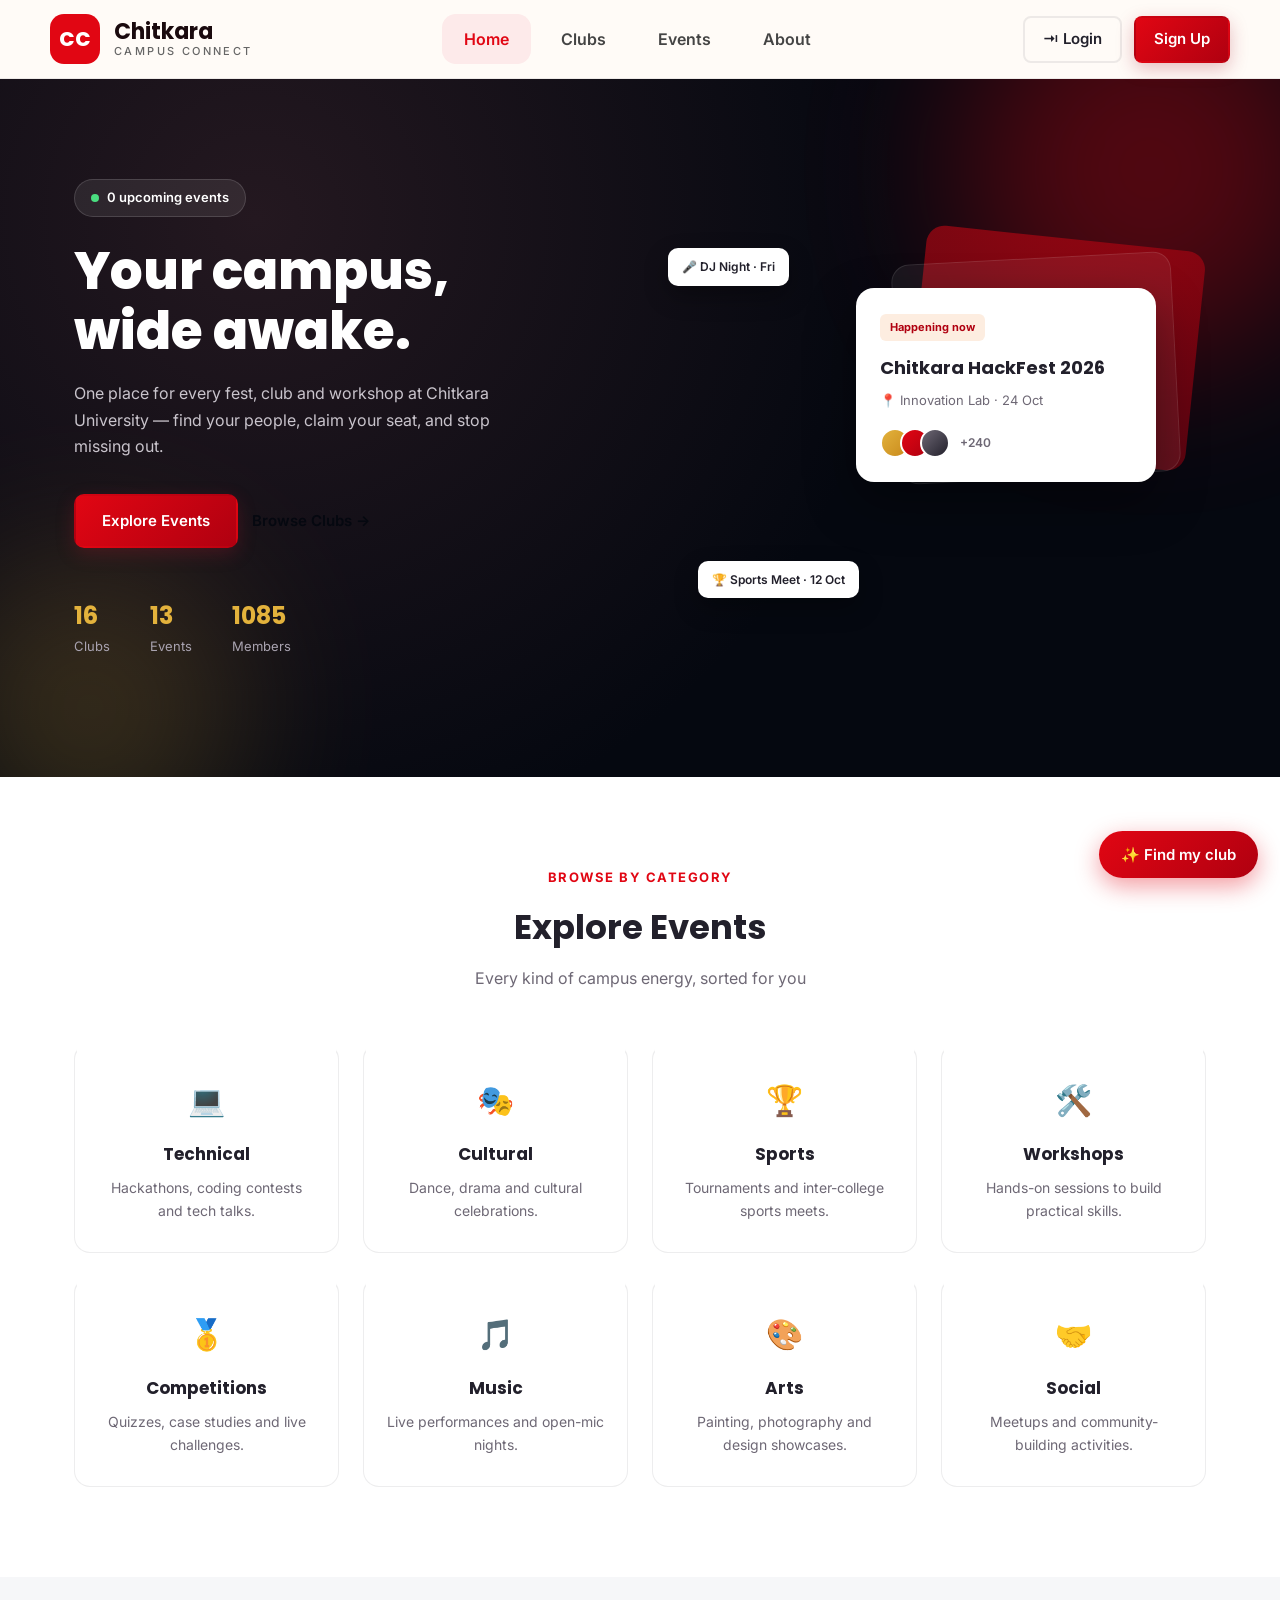
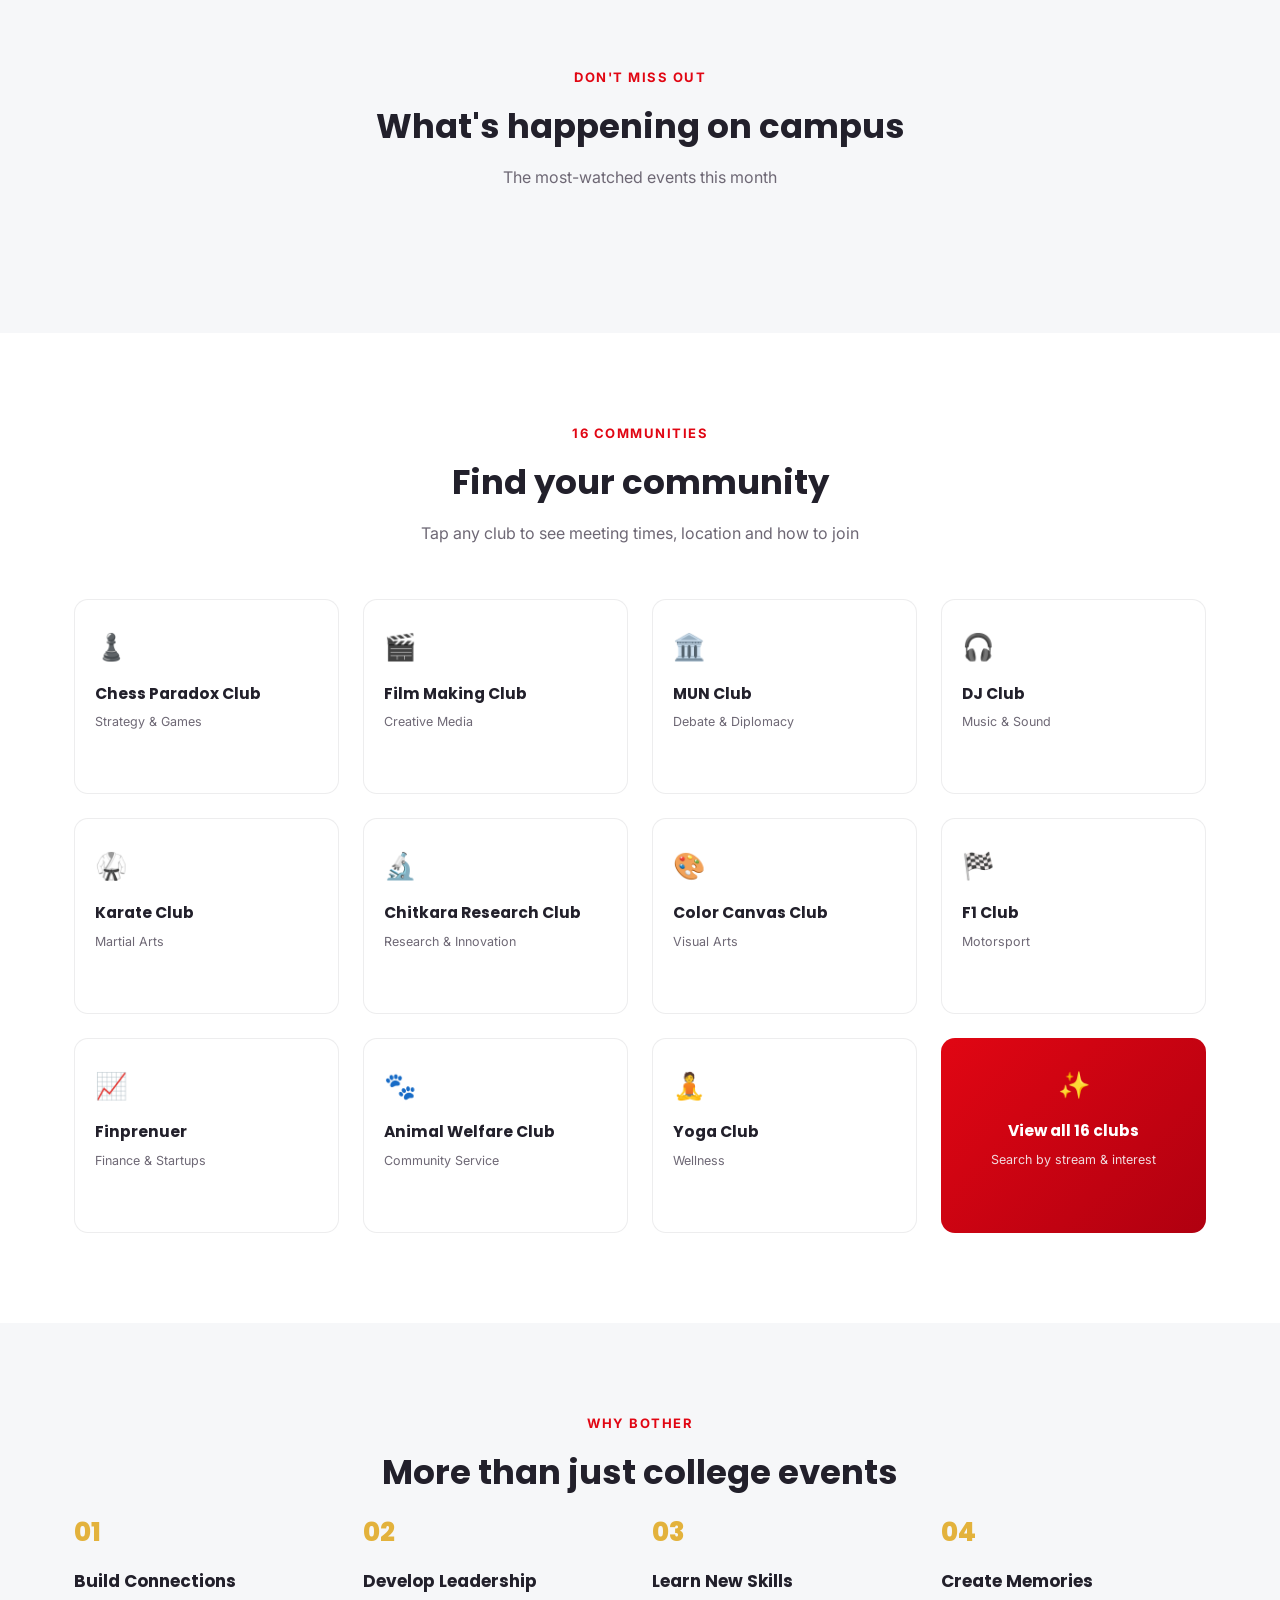
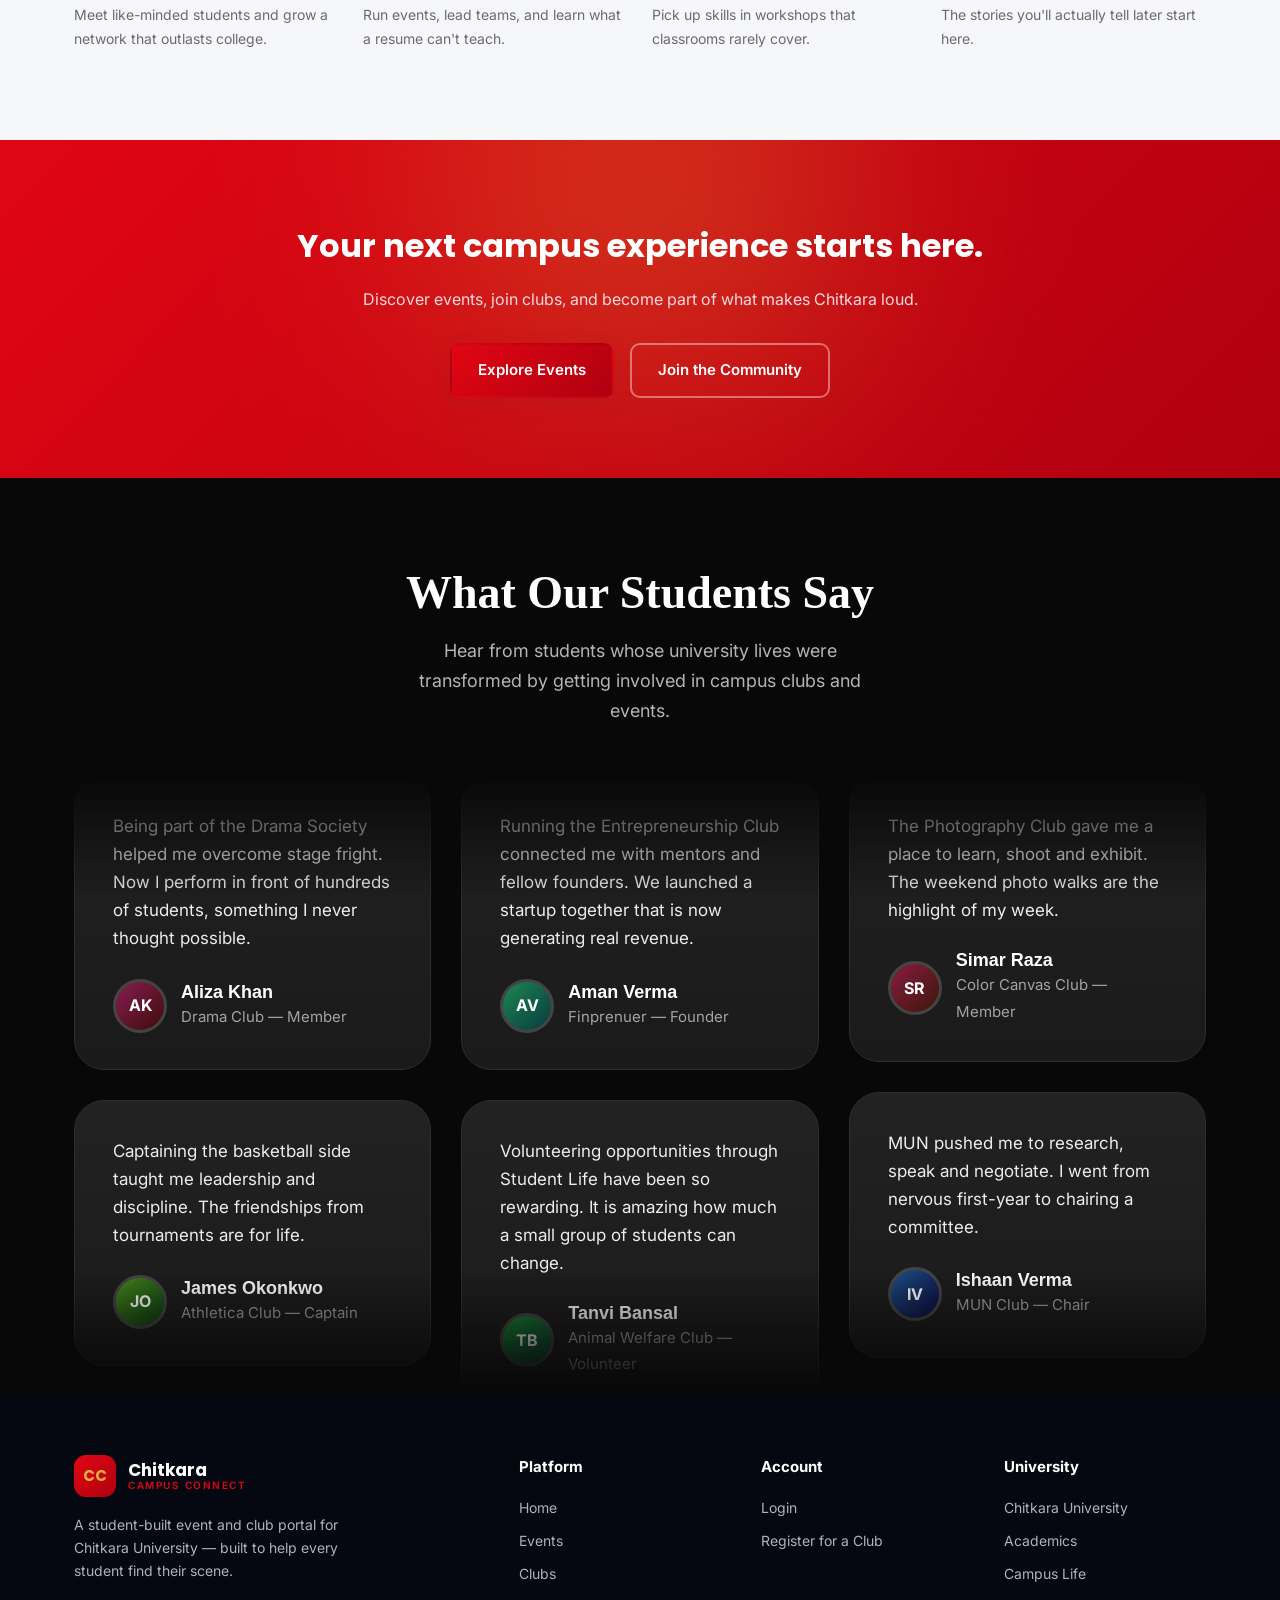
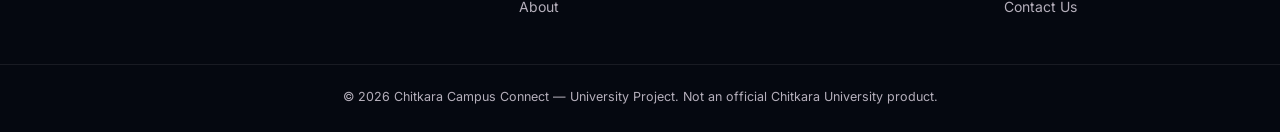
==== commit 07067cf1: "Initial commit" ====
--- a/index.html
+++ b/index.html
@@ -4,13 +4,15 @@
 <meta charset="UTF-8">
 <meta name="viewport" content="width=device-width, initial-scale=1.0">
 <title>Chitkara Campus Connect</title>
+<meta name="description" content="Chitkara Campus Connect: discover clubs, register for events and get QR tickets for campus life at Chitkara University.">
 
 <link rel="preconnect" href="https://fonts.googleapis.com">
 <link href="https://fonts.googleapis.com/css2?family=Poppins:wght@600;700;800&family=Inter:wght@400;500;600;700&display=swap" rel="stylesheet">
 
 <link rel="stylesheet" href="style.css">
+<link rel="stylesheet" href="extra.css">
 </head>
-<body>
+<body data-page="index">
 
   <div id="preloader">
     <div class="preloader-logo">
@@ -100,7 +102,7 @@
           <div class="stack-card stack-card-front">
             <div class="event-preview-tag">Happening now</div>
             <h3>Chitkara HackFest 2026</h3>
-            <p class="preview-meta">📍 Innovation Lab · 24 Mar</p>
+            <p class="preview-meta">📍 Innovation Lab · 24 Oct</p>
             <div class="preview-avatars">
               <span class="avatar a1"></span>
               <span class="avatar a2"></span>
@@ -110,7 +112,7 @@
           </div>
 
           <div class="mini-badge mini-badge-1">🎤 DJ Night · Fri</div>
-          <div class="mini-badge mini-badge-2">🏆 Sports Meet · 05 May</div>
+          <div class="mini-badge mini-badge-2">🏆 Sports Meet · 12 Oct</div>
         </div>
 
       </div>
@@ -253,7 +255,7 @@
               <li>📍 Library Annex</li>
               <li>👥 85+ active members</li>
             </ul>
-            <a href="register.html" class="btn btn-primary btn-block">Register Interest</a>
+            <a href="clubs.html" class="btn btn-primary btn-block">See all clubs</a>
           </div>
         </div>
 
@@ -271,7 +273,7 @@
               <li>📍 Media Lab</li>
               <li>👥 60+ active members</li>
             </ul>
-            <a href="register.html" class="btn btn-primary btn-block">Register Interest</a>
+            <a href="clubs.html" class="btn btn-primary btn-block">See all clubs</a>
           </div>
         </div>
 
@@ -289,7 +291,7 @@
               <li>📍 Seminar Hall B</li>
               <li>👥 110+ active members</li>
             </ul>
-            <a href="register.html" class="btn btn-primary btn-block">Register Interest</a>
+            <a href="clubs.html" class="btn btn-primary btn-block">See all clubs</a>
           </div>
         </div>
 
@@ -307,7 +309,7 @@
               <li>📍 Sound Studio</li>
               <li>👥 40+ active members</li>
             </ul>
-            <a href="register.html" class="btn btn-primary btn-block">Register Interest</a>
+            <a href="clubs.html" class="btn btn-primary btn-block">See all clubs</a>
           </div>
         </div>
 
@@ -325,7 +327,7 @@
               <li>📍 Sports Complex</li>
               <li>👥 95+ active members</li>
             </ul>
-            <a href="register.html" class="btn btn-primary btn-block">Register Interest</a>
+            <a href="clubs.html" class="btn btn-primary btn-block">See all clubs</a>
           </div>
         </div>
 
@@ -343,7 +345,7 @@
               <li>📍 Research Block</li>
               <li>👥 70+ active members</li>
             </ul>
-            <a href="register.html" class="btn btn-primary btn-block">Register Interest</a>
+            <a href="clubs.html" class="btn btn-primary btn-block">See all clubs</a>
           </div>
         </div>
 
@@ -361,7 +363,7 @@
               <li>📍 Art Studio</li>
               <li>👥 55+ active members</li>
             </ul>
-            <a href="register.html" class="btn btn-primary btn-block">Register Interest</a>
+            <a href="clubs.html" class="btn btn-primary btn-block">See all clubs</a>
           </div>
         </div>
 
@@ -379,7 +381,7 @@
               <li>📍 Common Room</li>
               <li>👥 65+ active members</li>
             </ul>
-            <a href="register.html" class="btn btn-primary btn-block">Register Interest</a>
+            <a href="clubs.html" class="btn btn-primary btn-block">See all clubs</a>
           </div>
         </div>
 
@@ -397,7 +399,7 @@
               <li>📍 B-School Block</li>
               <li>👥 80+ active members</li>
             </ul>
-            <a href="register.html" class="btn btn-primary btn-block">Register Interest</a>
+            <a href="clubs.html" class="btn btn-primary btn-block">See all clubs</a>
           </div>
         </div>
 
@@ -415,7 +417,7 @@
               <li>📍 Meet at Gate 2</li>
               <li>👥 45+ active members</li>
             </ul>
-            <a href="register.html" class="btn btn-primary btn-block">Register Interest</a>
+            <a href="clubs.html" class="btn btn-primary btn-block">See all clubs</a>
           </div>
         </div>
 
@@ -433,7 +435,7 @@
               <li>📍 Wellness Lawn</li>
               <li>👥 100+ active members</li>
             </ul>
-            <a href="register.html" class="btn btn-primary btn-block">Register Interest</a>
+            <a href="clubs.html" class="btn btn-primary btn-block">See all clubs</a>
           </div>
         </div>
 
@@ -571,6 +573,15 @@
 
   </main>
 
+    <!-- ===== STUDENT TESTIMONIALS ===== -->
+  <section class="testi" id="testimonials">
+    <div class="container">
+      <h2>What Our Students Say</h2>
+      <p>Hear from students whose university lives were transformed by getting involved in campus clubs and events.</p>
+    </div>
+    <div class="container"><div class="tcols" id="tcols"></div></div>
+  </section>
+
   <!-- ===== FOOTER ===== -->
   <footer class="footer">
     <div class="container footer-grid">
@@ -607,10 +618,10 @@
       <div class="footer-col">
         <h4>University</h4>
         <ul>
-          <li><a href="#">Chitkara University</a></li>
-          <li><a href="#">Academics</a></li>
-          <li><a href="#">Campus Life</a></li>
-          <li><a href="#">Contact Us</a></li>
+          <li><a href="https://www.chitkara.edu.in/" target="_blank" rel="noopener">Chitkara University</a></li>
+          <li><a href="https://www.chitkara.edu.in/" target="_blank" rel="noopener">Academics</a></li>
+          <li><a href="https://www.chitkara.edu.in/" target="_blank" rel="noopener">Campus Life</a></li>
+          <li><a href="https://www.chitkara.edu.in/" target="_blank" rel="noopener">Contact Us</a></li>
         </ul>
       </div>
 
@@ -619,5 +630,7 @@
     <p class="footer-bottom">© 2026 Chitkara Campus Connect — University Project. Not an official Chitkara University product.</p>
   </footer>
 
+<script src="data.js"></script>
+<script src="app.js"></script>
 </body>
 </html>
--- a/extra.css
+++ b/extra.css
@@ -0,0 +1,60 @@
+:root{--maroon:#E10613;--maroon-dark:#B00010;--charcoal:#050810;--cream:#fff;--offwhite:#F6F7F9}
+body{font-family:'Inter',sans-serif}
+.brand{display:flex;align-items:center;gap:6px}.bw{display:flex;flex-direction:column;line-height:1}.bw b{font:900 21px 'Poppins',sans-serif;letter-spacing:-1px;color:#111}.bw small{font:600 11px Georgia,serif;color:#111;letter-spacing:.3px}.bx{background:var(--maroon);color:#fff;width:34px;height:34px;display:grid;place-items:center;font-weight:800;font-size:20px}
+.menu{display:flex;gap:44px}.menu a{font-weight:500;color:#444}.menu a:hover,.menu a.on{color:var(--maroon)}.hi{align-self:center;font-weight:600;font-size:14px}.nav-actions{align-items:center}.nav-actions .btn{padding:9px 18px;border-radius:8px}.burger{display:none;background:none;border:0;font-size:24px;cursor:pointer}
+.phero{background:radial-gradient(circle at 90% 100%,#2a0a10,#050810 60%);color:#fff;padding:56px 0 60px}.ey{display:flex;align-items:center;gap:12px;color:#ff4a54;font-weight:700;letter-spacing:3px;font-size:13px;text-transform:uppercase}.ey i{width:40px;height:2px;background:#ff4a54}.phero h1{font-size:54px;font-weight:800;letter-spacing:-2px;margin:10px 0}.phero p{color:#c4c8d4;font-size:18px;max-width:560px}
+.search{margin:22px 0 0;display:flex;align-items:center;gap:12px;border:1px solid #dde;border-radius:14px;padding:0 18px;box-shadow:0 2px 6px rgba(0,0,0,.05)}.search input{flex:1;border:0;outline:0;padding:16px 0;font:15px Inter,sans-serif;background:none}.search:focus-within{border-color:var(--maroon)}
+.tabs{display:flex;gap:10px;border-bottom:1px solid #eee;margin-top:22px}.tabs button{background:none;border:0;padding:14px 22px;font:600 16px Inter;color:#444;cursor:pointer;border-bottom:2px solid transparent;margin-bottom:-1px}.tabs .on{color:var(--maroon);border-color:var(--maroon)}
+.chips{display:flex;gap:6px;background:#f1f2f5;border-radius:14px;padding:6px;margin-top:14px;overflow-x:auto}.chips button{border:0;background:none;padding:10px 18px;border-radius:10px;font:600 15px Inter;color:#555;cursor:pointer;white-space:nowrap}.chips .on{background:#fff;color:var(--maroon);box-shadow:0 1px 4px rgba(0,0,0,.1)}
+.count{margin:34px 0 18px;color:#666}.count b{color:#111}.cgrid{display:grid;grid-template-columns:repeat(auto-fill,minmax(260px,1fr));gap:24px;padding-bottom:70px}.cgrid.two{grid-template-columns:repeat(auto-fill,minmax(240px,1fr));padding-bottom:20px}.event-grid{grid-template-columns:repeat(auto-fill,minmax(250px,1fr))!important}
+.ccard,.evc{background:#fff;border:1px solid #eee;border-radius:18px;overflow:hidden;box-shadow:0 2px 10px rgba(0,0,0,.05);transition:.25s;display:block}.ccard:hover,.evc:hover{transform:translateY(-6px);box-shadow:0 16px 30px rgba(0,0,0,.14)}
+.cb,.evb{height:130px;position:relative;padding:14px}.ico{position:absolute;right:16px;bottom:8px;font-size:50px}.pill{display:inline-block;background:#e8eeff;color:#2548c7;font-size:12px;font-weight:600;padding:3px 12px;border-radius:99px}.pill.ol{background:rgba(255,255,255,.85);color:#333}
+.cbd,.evd{padding:16px 18px 20px}.cbd h3,.evd h3{font-size:17px;margin-bottom:6px}.cbd p,.ed{font-size:14px;color:#666}.cm{display:flex;justify-content:space-between;margin-top:14px;font-size:13px;color:#555}.bdg{background:#f1f2f5;padding:2px 10px;border-radius:99px;font-weight:600}
+.edate{position:absolute;left:14px;bottom:12px;background:#fff;color:#111;border-radius:10px;padding:4px 10px;text-align:center;font-size:12px;line-height:1.1;font-weight:600}.edate strong{display:block;font-size:20px}.evb .pill{position:absolute;right:14px;top:14px}
+.em{font-size:13px;color:#666;margin-bottom:2px}.em a{color:var(--maroon);font-weight:600}.ed{margin:6px 0 10px}.bar{height:7px;background:#eee;border-radius:9px;margin:10px 0 6px;overflow:hidden}.bar i{display:block;height:100%;background:#22c58b}
+.btn:disabled{opacity:.5;cursor:not-allowed;transform:none}.empty,.emptybox{grid-column:1/-1;text-align:center;color:#777;padding:40px 0}.emptybox{background:#fafafa;border:1px solid #eee;border-radius:16px}.emptybox a,.empty a{color:var(--maroon);font-weight:600}
+.chero{color:#fff;padding:36px 0 40px;min-height:300px;display:flex;align-items:flex-end}.chero .container{width:100%}.back{display:block;margin-bottom:60px;opacity:.85}.chrow{display:flex;gap:22px;align-items:flex-end}.clogo{width:110px;height:110px;background:#fff;border-radius:24px;display:grid;place-items:center;font-size:54px}.chero h1{font-size:44px;letter-spacing:-1.5px;margin:6px 0 2px}
+.cwrap{display:grid;grid-template-columns:1fr 340px;gap:40px;padding-top:30px;padding-bottom:70px}.h2{font:800 26px Poppins;border-left:5px solid var(--maroon);padding-left:14px;margin:34px 0 18px}.cnt{background:#eee;font-size:14px;padding:3px 10px;border-radius:99px;vertical-align:middle}
+.about{background:#fff4f4;border-left:4px solid var(--maroon);border-radius:14px;padding:18px 22px;color:#555}.about.clamp{display:-webkit-box;-webkit-line-clamp:3;-webkit-box-orient:vertical;overflow:hidden}.lnk{background:none;border:0;color:var(--maroon);font:600 15px Inter;margin-top:10px;cursor:pointer}
+.mgrid{display:grid;grid-template-columns:repeat(auto-fill,minmax(250px,1fr));gap:16px}.mem{display:flex;gap:14px;align-items:center;border:1px solid #eee;border-radius:16px;padding:16px}.mem small{display:block;color:#777;font-size:13px}.mem em{font:600 11px Inter;background:#e8eeff;color:#2548c7;padding:2px 10px;border-radius:99px;font-style:normal}
+.av{width:56px;height:56px;border-radius:50%;display:grid;place-items:center;font-weight:700;font-size:20px;flex:none}.av0{background:#fde2e4;color:#e11d48}.av1{background:#d9f7e8;color:#15803d}.av2{background:#e0e8ff;color:#1d4ed8}.av3{background:#f0e1ff;color:#7e22ce}
+.side{border:1px solid #eee;border-radius:20px;padding:24px;margin-bottom:22px;box-shadow:0 2px 8px rgba(0,0,0,.04)}.side h4{font:700 13px Georgia,serif;letter-spacing:2px;text-transform:uppercase;color:#888;margin:14px 0 12px}.side h4:first-child{margin-top:0}.row{display:flex;gap:12px;margin-bottom:12px;font-weight:600}.row small{display:block;font-weight:500;color:#888;font-size:12px}
+.lead{display:flex;gap:12px;align-items:center;background:#fff1f1;border-radius:14px;padding:14px}.lead .av{width:44px;height:44px;font-size:15px}.stats{display:grid;grid-template-columns:1fr 1fr;gap:12px}.stats div{background:#f6f7f9;border-radius:14px;padding:18px 6px;text-align:center;color:#666;font-size:14px}.stats strong{display:block;font:700 34px Poppins;color:var(--maroon)}.stats div:nth-child(2) strong{color:#555}
+.ig{display:grid;place-items:center;width:50px;height:50px;border-radius:50%;background:linear-gradient(45deg,#f9a03f,#e1306c,#833ab4);color:#fff;font-size:24px}
+#toast{position:fixed;left:50%;bottom:30px;transform:translate(-50%,80px);background:#111;color:#fff;padding:12px 22px;border-radius:10px;opacity:0;transition:.3s;z-index:999;font-size:14px}#toast.show{transform:translate(-50%,0);opacity:1}
+.evc .btn-block{margin-top:4px}.auth-form input,.auth-form select{width:100%}
+@media(max-width:860px){.burger{display:block}.menu{display:none;position:absolute;top:100%;left:0;right:0;background:#fff;flex-direction:column;gap:0;padding:8px 24px;border-bottom:1px solid #eee}.menu.open{display:flex}.menu a{padding:12px 0}.hi{display:none}.cwrap{grid-template-columns:1fr}.phero h1{font-size:38px}.chrow{flex-direction:column;align-items:flex-start}.back{margin-bottom:30px}}
+
+.testi{background:#080808;color:#fff;padding:90px 0 0;text-align:center}.testi h2{font:700 46px/1.1 'Times New Roman',Georgia,serif;margin-bottom:18px}.testi .container>p{color:#b4b4b8;font-size:18px;max-width:460px;margin:0 auto 50px}
+.tcols{display:grid;grid-template-columns:repeat(3,1fr);gap:30px;height:620px;overflow:hidden;text-align:left;-webkit-mask-image:linear-gradient(transparent,#000 20%,#000 80%,transparent);mask-image:linear-gradient(transparent,#000 20%,#000 80%,transparent)}
+.tcol{overflow:hidden}.ttrack{animation:tup 30s linear infinite}.tcols:hover .ttrack{animation-play-state:paused}.tg{display:flex;flex-direction:column;gap:30px;padding-bottom:30px}
+@keyframes tup{to{transform:translateY(-50%)}}
+.tcard{background:linear-gradient(#222,#1a1a1a);border:1px solid #2e2e2e;border-radius:30px;padding:36px 38px}.tcard blockquote{color:#ececec;font-size:17px;line-height:1.65;margin-bottom:26px}.tcard figcaption{display:flex;gap:14px;align-items:center}.tcard b{display:block;font:600 18px Poppins,sans-serif}.tcard small{color:#a2a2a8;font-size:15px}
+.tav{width:54px;height:54px;border-radius:50%;display:grid;place-items:center;font-weight:700;border:3px solid #444;flex:none}
+@media(max-width:900px){.tcols{grid-template-columns:1fr}.tcol:nth-child(n+2){display:none}.testi h2{font-size:34px}}
+@media(prefers-reduced-motion:reduce){.ttrack{animation:none}.tcol{overflow-y:auto}}
+
+#fb{position:fixed;right:22px;bottom:22px;z-index:90;background:linear-gradient(135deg,#E10613,#B00010);color:#fff;border:0;border-radius:99px;padding:14px 22px;font:600 15px Inter,sans-serif;cursor:pointer;box-shadow:0 8px 24px rgba(225,6,19,.4);transition:.2s}#fb:hover{transform:translateY(-3px)}
+#fm{position:fixed;inset:0;background:rgba(5,8,16,.6);backdrop-filter:blur(4px);z-index:200;display:none;align-items:center;justify-content:center;padding:16px}#fm.show{display:flex}
+.fbox{background:#fff;border-radius:22px;width:100%;max-width:560px;max-height:90vh;overflow-y:auto;padding:30px;position:relative}.fbox h3{font-size:22px;margin-bottom:4px}.fbox>p{color:#666;font-size:14px;margin-bottom:16px}
+.fx{position:absolute;right:16px;top:14px;border:0;background:#f1f2f5;width:32px;height:32px;border-radius:50%;cursor:pointer}#fi{width:100%;border:1.5px solid #dde;border-radius:12px;padding:13px 16px;font:15px Inter,sans-serif;outline:0}#fi:focus{border-color:#E10613}
+.fch{display:flex;flex-wrap:wrap;gap:8px;margin:14px 0}.fch button{background:#f1f2f5;border:0;border-radius:99px;padding:7px 14px;font:500 13px Inter;cursor:pointer}.fch button:hover{background:#ffe3e5;color:#B00010}
+.fh{font-size:13px;font-weight:600;color:#888;margin:8px 0}.fres{display:flex;gap:14px;border:1px solid #eee;border-radius:16px;padding:14px;margin-bottom:10px}.fic{width:52px;height:52px;border-radius:14px;display:grid;place-items:center;font-size:26px;flex:none}.fin{flex:1}.fin small{display:block;color:#777;font-size:12.5px}
+.fp{float:right;background:#dcfce7;color:#15803d;font-size:12px;font-weight:700;padding:2px 10px;border-radius:99px}.fa{display:flex;justify-content:space-between;align-items:center;margin-top:8px}.fa a{color:#E10613;font-weight:600;font-size:14px}.fa button{background:#E10613;color:#fff;border:0;border-radius:8px;padding:6px 16px;font:600 13px Inter;cursor:pointer}
+.cb,.evb,.chero{background-size:cover;background-position:center;background-repeat:no-repeat;background-color:#ddd}.cb,.evb{height:150px}
+.chero{position:relative;min-height:345px}.chero::before{content:"";position:absolute;inset:0;background:linear-gradient(transparent 40%,rgba(0,0,0,.78))}.chero .container{position:relative}.back{text-shadow:0 1px 6px rgba(0,0,0,.6)}
+.clogo img{width:82%;border-radius:8px}.cb .pill,.evb .pill{box-shadow:0 1px 4px rgba(0,0,0,.2)}.cb .ico{display:none}
+
+:focus-visible{outline:3px solid #E10613;outline-offset:2px}
+.ov{position:fixed;inset:0;background:rgba(5,8,16,.6);backdrop-filter:blur(4px);z-index:210;display:none;align-items:center;justify-content:center;padding:16px}.ov.show{display:flex}
+.tk{max-width:400px;padding:0;overflow:hidden}.tkh{background-size:cover;background-position:center;color:#fff;padding:24px;min-height:120px;position:relative}.tkh h3{margin-top:8px;text-shadow:0 2px 8px rgba(0,0,0,.6)}.tkb{display:flex;gap:18px;padding:22px 24px 6px;align-items:center}.tkq{width:120px;height:120px;flex:none}.tkb small{display:block;font-size:10px;letter-spacing:1px;color:#888;margin-top:6px}.tkb b{font-size:14px}.tkc{text-align:center;font:700 15px monospace;letter-spacing:3px;border-top:2px dashed #ddd;margin:14px 24px 0;padding-top:12px}.tk .fa{padding:12px 24px 22px}.tk .fx{background:rgba(255,255,255,.9);z-index:2}
+.astats{display:grid;grid-template-columns:repeat(4,1fr);gap:16px;margin:30px 0 0}.astats div{background:#f6f7f9;border-radius:16px;padding:20px;text-align:center;color:#666}.astats strong{display:block;font:700 32px Poppins;color:#E10613}
+.acols{display:grid;grid-template-columns:340px 1fr;gap:30px;align-items:start;padding-bottom:70px}#ef{margin-top:34px}#ef input,#ef select,#ef textarea{width:100%;border:1.5px solid #dde;border-radius:10px;padding:10px 12px;font:14px Inter,sans-serif;margin-bottom:6px}.tw{overflow-x:auto;border:1px solid #eee;border-radius:14px}table{border-collapse:collapse;width:100%;font-size:14px}th,td{padding:12px 14px;text-align:left;border-bottom:1px solid #f0f0f0}th{background:#fafafa;font-size:12px;letter-spacing:1px;color:#777;text-transform:uppercase}td small{display:block;color:#888;font-size:12px}.del{background:#fee2e2;color:#b91c1c;border:0;border-radius:8px;padding:5px 12px;cursor:pointer;font-weight:600}
+@media(max-width:860px){.acols{grid-template-columns:1fr}.astats{grid-template-columns:1fr 1fr}.hero-stats{gap:22px}#fb{padding:12px 16px;font-size:14px}}
+.acols>*,.cwrap>*{min-width:0}.astats div{padding:16px 8px}
+
+/* navbar: CC logo + pill links */
+.navbar .logo{gap:14px}.navbar .logo-mark{width:50px;height:50px;border-radius:14px;background:#E10613;color:#fff;font:800 20px Poppins,sans-serif;display:grid;place-items:center}
+.navbar .logo-title{font:700 22px Poppins,sans-serif;color:#1a0a0e;line-height:1.1}.navbar .logo-subtitle{font:500 11px Inter,sans-serif;letter-spacing:2.4px;color:#666}
+.menu{gap:8px;align-items:center}.menu a{padding:12px 22px;border-radius:14px;font-weight:600;font-size:16px;color:#444;transition:.2s}.menu a::after{display:none}.menu a:hover{background:#fdf0f0;color:#E10613}.menu a.on{background:#fdeaea;color:#E10613}
+@media(max-width:860px){.menu a{border-radius:10px;padding:12px 16px}}
